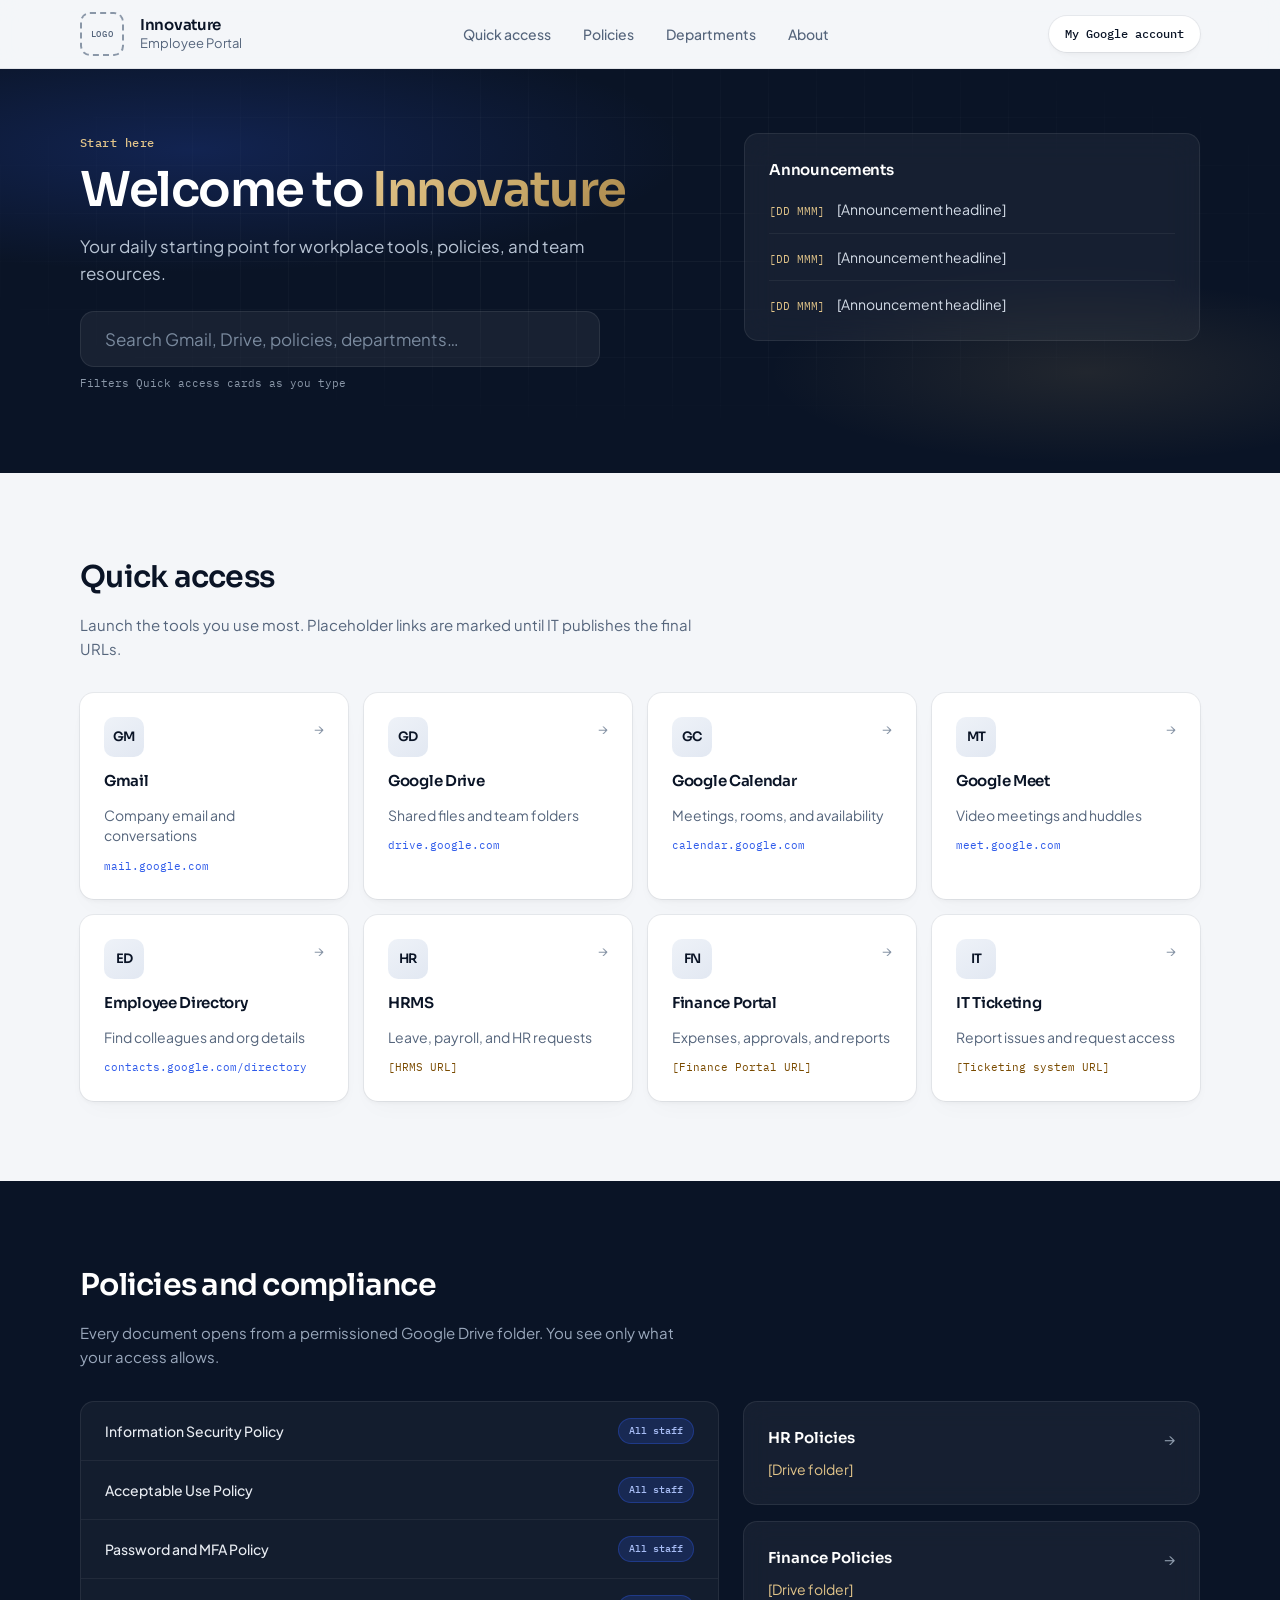
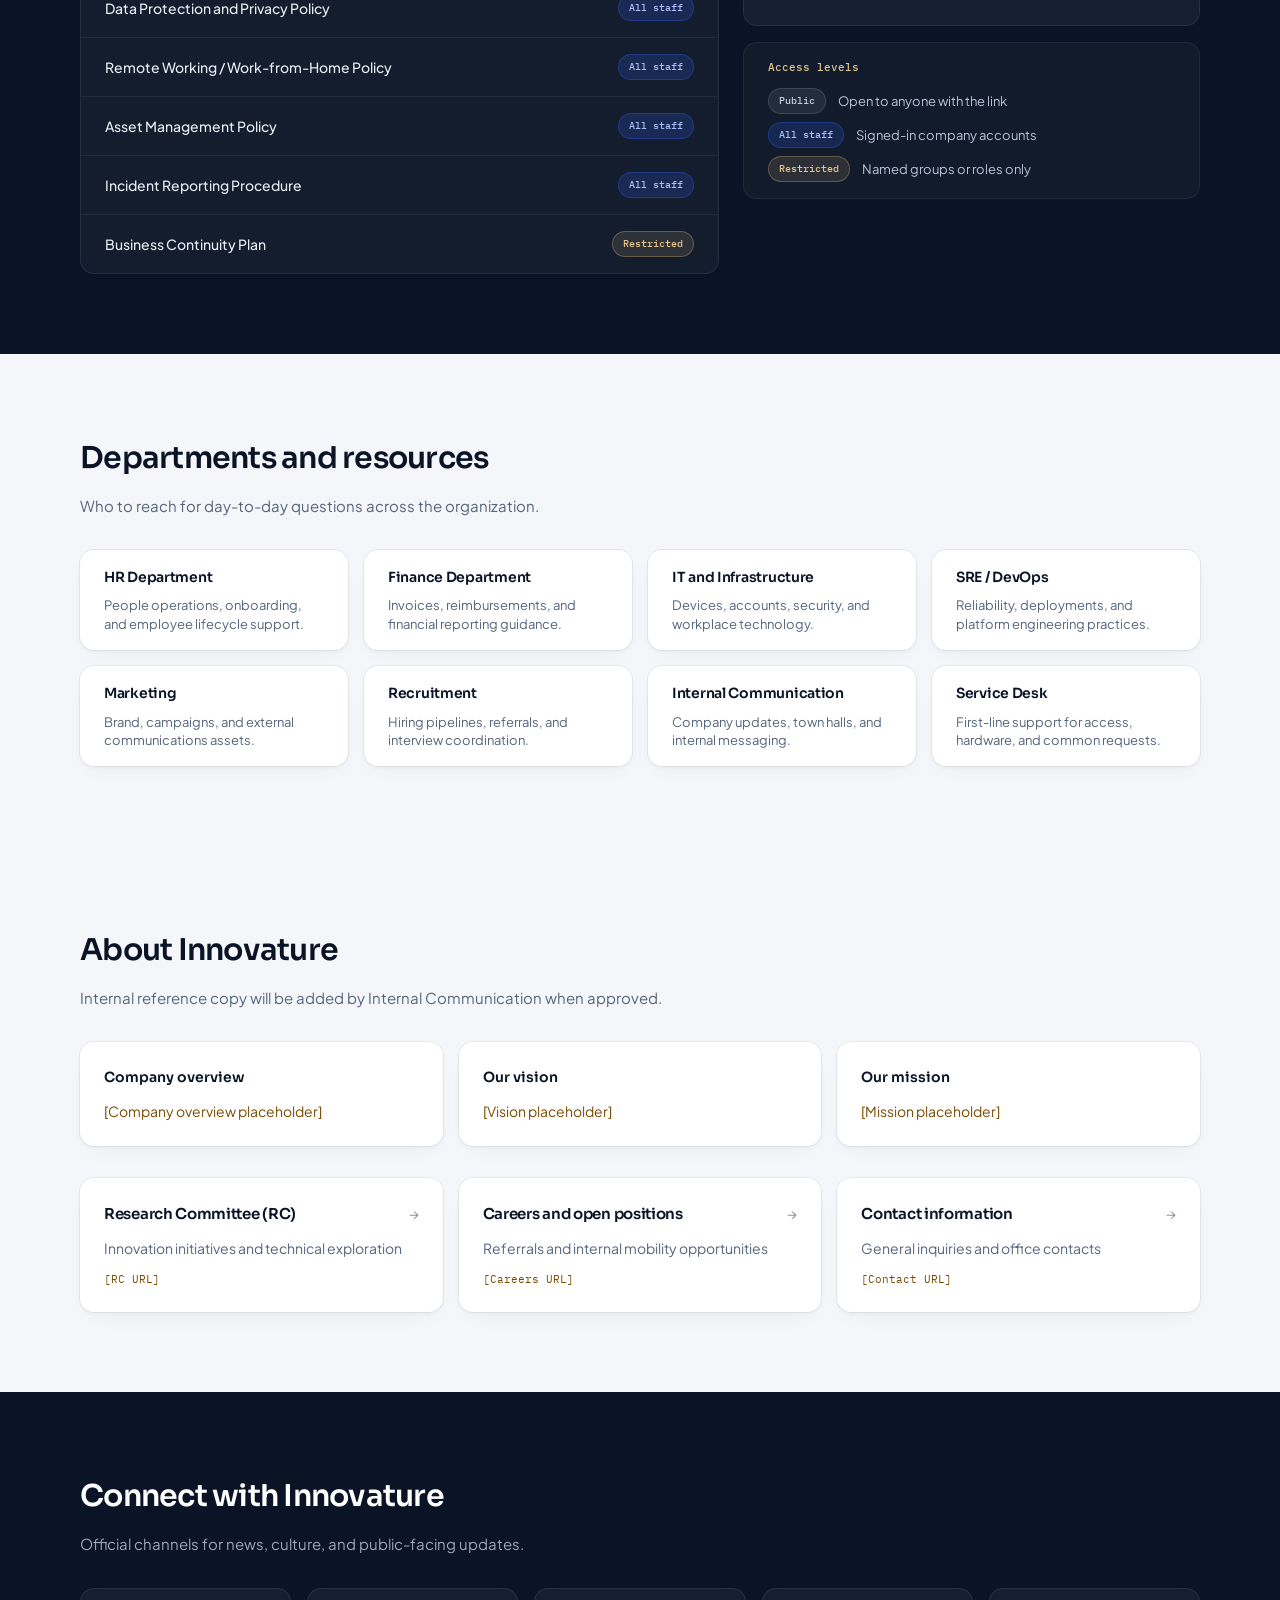
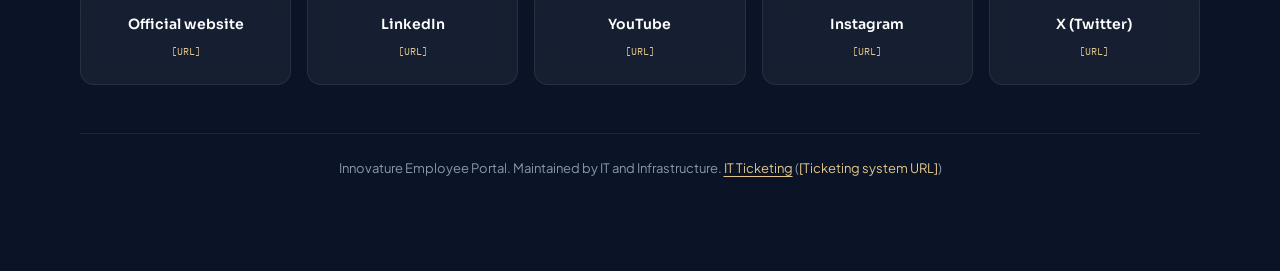
==== index.html @ 4fcdfd7a "first commit" ====
<!DOCTYPE html>
<html lang="en">
<head>
  <meta charset="UTF-8">
  <meta name="viewport" content="width=device-width, initial-scale=1.0">
  <meta name="description" content="Innovature Employee Portal — start here for tools, policies, and department resources.">
  <title>Innovature Employee Portal</title>
  <link rel="preconnect" href="https://fonts.googleapis.com">
  <link rel="preconnect" href="https://fonts.gstatic.com" crossorigin>
  <link href="https://fonts.googleapis.com/css2?family=IBM+Plex+Mono:wght@400;500&family=Plus+Jakarta+Sans:wght@400;500;600&family=Sora:wght@500;600;700&display=swap" rel="stylesheet">
  <style>
    :root {
      --ink: #0A1426;
      --ink-soft: #121f38;
      --accent: #2F5BEA;
      --accent-hover: #2448c4;
      --gold: #C9A96A;
      --gold-soft: #E3C58A;
      --ground: #F4F6F9;
      --white: #ffffff;
      --muted: #55657C;
      --muted-light: #8a97a8;
      --placeholder-light: #7A4B00;
      --placeholder-dark: #E3C58A;
      --border-light: rgba(10, 20, 38, 0.08);
      --border-dark: rgba(255, 255, 255, 0.08);
      --radius: 14px;
      --font-display: "Sora", system-ui, sans-serif;
      --font-body: "Plus Jakarta Sans", system-ui, sans-serif;
      --font-mono: "IBM Plex Mono", ui-monospace, monospace;
      --space-1: 4px;
      --space-2: 8px;
      --space-3: 12px;
      --space-4: 16px;
      --space-5: 24px;
      --space-6: 32px;
      --space-7: 48px;
      --space-8: 64px;
      --space-9: 80px;
      --container: 1120px;
      --shadow-card:
        rgba(10, 20, 38, 0.06) 0 0 0 1px,
        rgba(10, 20, 38, 0.04) 0 2px 4px,
        rgba(10, 20, 38, 0.03) 0 12px 24px -8px;
      --shadow-card-hover:
        rgba(10, 20, 38, 0.08) 0 0 0 1px,
        rgba(10, 20, 38, 0.06) 0 4px 8px,
        rgba(10, 20, 38, 0.05) 0 20px 40px -12px;
      --focus-ring: 0 0 0 2px var(--ground), 0 0 0 4px var(--accent);
    }

    *, *::before, *::after { box-sizing: border-box; }

    html {
      scroll-behavior: smooth;
    }

    @media (prefers-reduced-motion: reduce) {
      html { scroll-behavior: auto; }
      *, *::before, *::after {
        animation-duration: 0.01ms !important;
        animation-iteration-count: 1 !important;
        transition-duration: 0.01ms !important;
      }
    }

    body {
      margin: 0;
      font-family: var(--font-body);
      font-size: 16px;
      line-height: 1.6;
      color: var(--ink);
      background: var(--ground);
      -webkit-font-smoothing: antialiased;
    }

    .skip-link {
      position: absolute;
      left: var(--space-4);
      top: -100px;
      z-index: 1000;
      padding: var(--space-2) var(--space-4);
      background: var(--accent);
      color: var(--white);
      font-weight: 600;
      text-decoration: none;
      border-radius: 8px;
    }
    .skip-link:focus {
      top: var(--space-4);
      outline: none;
      box-shadow: var(--focus-ring);
    }

    .container {
      width: min(100% - var(--space-6), var(--container));
      margin-inline: auto;
    }

    .ph {
      color: var(--placeholder-light);
      font-style: normal;
    }
    .band-dark .ph {
      color: var(--placeholder-dark);
    }

    /* Top bar */
    .topbar {
      position: sticky;
      top: 0;
      z-index: 50;
      background: rgba(244, 246, 249, 0.92);
      backdrop-filter: blur(12px);
      border-bottom: 1px solid var(--border-light);
    }

    .topbar-inner {
      display: flex;
      align-items: center;
      justify-content: space-between;
      gap: var(--space-4);
      padding: var(--space-3) 0;
      flex-wrap: wrap;
    }

    .brand {
      display: flex;
      align-items: center;
      gap: var(--space-4);
      text-decoration: none;
      color: inherit;
    }

    .logo-placeholder {
      width: 44px;
      height: 44px;
      border: 2px dashed var(--muted-light);
      border-radius: 10px;
      display: grid;
      place-items: center;
      font-family: var(--font-mono);
      font-size: 9px;
      font-weight: 500;
      letter-spacing: 0.06em;
      color: var(--muted);
      flex-shrink: 0;
    }

    .brand-lockup {
      display: flex;
      flex-direction: column;
      gap: 2px;
    }

    .brand-name {
      font-family: var(--font-display);
      font-weight: 600;
      font-size: 15px;
      letter-spacing: -0.02em;
      line-height: 1.2;
    }

    .brand-sub {
      font-size: 13px;
      color: var(--muted);
      line-height: 1.2;
    }

    .topnav {
      display: flex;
      align-items: center;
      gap: var(--space-2);
      flex-wrap: wrap;
    }

    .topnav a {
      font-size: 14px;
      font-weight: 500;
      color: var(--muted);
      text-decoration: none;
      padding: var(--space-2) var(--space-3);
      border-radius: 8px;
      transition: color 0.2s ease, background 0.2s ease;
    }

    .topnav a:hover {
      color: var(--ink);
      background: rgba(10, 20, 38, 0.04);
    }

    .topnav a:focus-visible {
      outline: none;
      box-shadow: var(--focus-ring);
    }

    .pill-link {
      display: inline-flex;
      align-items: center;
      font-family: var(--font-mono);
      font-size: 12px;
      font-weight: 500;
      padding: var(--space-2) var(--space-4);
      background: var(--white);
      color: var(--ink);
      text-decoration: none;
      border-radius: 999px;
      box-shadow: var(--shadow-card);
      transition: transform 0.2s ease, box-shadow 0.2s ease;
    }

    .pill-link:hover {
      box-shadow: var(--shadow-card-hover);
    }

    .pill-link:focus-visible {
      outline: none;
      box-shadow: var(--focus-ring);
    }

    /* Hero */
    .hero {
      position: relative;
      background: var(--ink);
      color: #e8ecf2;
      padding: var(--space-8) 0 var(--space-9);
      overflow: hidden;
    }

    .hero::before {
      content: "";
      position: absolute;
      inset: 0;
      background:
        radial-gradient(ellipse 70% 55% at 15% 20%, rgba(47, 91, 234, 0.22), transparent 55%),
        radial-gradient(ellipse 50% 45% at 85% 75%, rgba(201, 169, 106, 0.12), transparent 50%);
      pointer-events: none;
    }

    .hero-grid {
      position: absolute;
      inset: 0;
      background-image:
        linear-gradient(rgba(255, 255, 255, 0.04) 1px, transparent 1px),
        linear-gradient(90deg, rgba(255, 255, 255, 0.04) 1px, transparent 1px);
      background-size: 48px 48px;
      mask-image: radial-gradient(ellipse 80% 70% at 50% 40%, black 20%, transparent 75%);
      pointer-events: none;
    }

    .hero-layout {
      position: relative;
      display: grid;
      grid-template-columns: 1fr;
      gap: var(--space-6);
    }

    @media (min-width: 900px) {
      .hero-layout {
        grid-template-columns: 1.15fr 0.85fr;
        align-items: start;
        gap: var(--space-7);
      }
    }

    .eyebrow {
      font-family: var(--font-mono);
      font-size: 12px;
      font-weight: 500;
      letter-spacing: 0.04em;
      color: var(--gold-soft);
      margin: 0 0 var(--space-3);
    }

    .hero h1 {
      font-family: var(--font-display);
      font-size: clamp(2rem, 5vw, 3rem);
      font-weight: 600;
      letter-spacing: -0.03em;
      line-height: 1.1;
      margin: 0 0 var(--space-4);
      color: var(--white);
    }

    .hero h1 .gold-word {
      background: linear-gradient(135deg, var(--gold-soft) 0%, var(--gold) 55%, #a8864a 100%);
      -webkit-background-clip: text;
      background-clip: text;
      color: transparent;
    }

    .hero-intro {
      margin: 0 0 var(--space-5);
      font-size: 17px;
      color: #b8c4d4;
      max-width: 42ch;
    }

    .search-wrap {
      position: relative;
      max-width: 520px;
    }

    .search-wrap label {
      position: absolute;
      width: 1px;
      height: 1px;
      padding: 0;
      margin: -1px;
      overflow: hidden;
      clip: rect(0, 0, 0, 0);
      border: 0;
    }

    .search-input {
      width: 100%;
      font-family: var(--font-body);
      font-size: 17px;
      padding: var(--space-4) var(--space-5);
      padding-right: 52px;
      border: 1px solid var(--border-dark);
      border-radius: var(--radius);
      background: rgba(255, 255, 255, 0.06);
      color: var(--white);
      transition: border-color 0.2s ease, background 0.2s ease;
    }

    .search-input::placeholder {
      color: #7a8a9e;
    }

    .search-input:focus {
      outline: none;
      border-color: rgba(47, 91, 234, 0.6);
      background: rgba(255, 255, 255, 0.08);
      box-shadow: 0 0 0 3px rgba(47, 91, 234, 0.25);
    }

    .search-hint {
      margin: var(--space-2) 0 0;
      font-family: var(--font-mono);
      font-size: 11px;
      color: #8a97a8;
    }

    .glass-panel {
      background: rgba(255, 255, 255, 0.05);
      border: 1px solid var(--border-dark);
      border-radius: var(--radius);
      backdrop-filter: blur(16px);
      padding: var(--space-5);
    }

    .glass-panel h2 {
      font-family: var(--font-display);
      font-size: 15px;
      font-weight: 600;
      letter-spacing: -0.02em;
      margin: 0 0 var(--space-4);
      color: var(--white);
    }

    .announce-list {
      list-style: none;
      margin: 0;
      padding: 0;
      display: flex;
      flex-direction: column;
      gap: var(--space-3);
    }

    .announce-list li {
      display: grid;
      grid-template-columns: auto 1fr;
      gap: var(--space-3);
      align-items: baseline;
      padding-bottom: var(--space-3);
      border-bottom: 1px solid rgba(255, 255, 255, 0.06);
    }

    .announce-list li:last-child {
      border-bottom: none;
      padding-bottom: 0;
    }

    .announce-date {
      font-family: var(--font-mono);
      font-size: 11px;
      color: var(--gold-soft);
      white-space: nowrap;
    }

    .announce-title {
      font-size: 14px;
      color: #d4dce8;
    }

    /* Sections */
    .section {
      padding: var(--space-9) 0;
    }

    .section-header {
      margin-bottom: var(--space-6);
      max-width: 52ch;
    }

    .section-header h2 {
      font-family: var(--font-display);
      font-size: clamp(1.5rem, 3vw, 1.875rem);
      font-weight: 600;
      letter-spacing: -0.025em;
      margin: 0 0 var(--space-3);
      color: var(--ink);
    }

    .section-header p {
      margin: 0;
      color: var(--muted);
      font-size: 15px;
    }

    .band-dark {
      background: var(--ink);
      color: #d4dce8;
    }

    .band-dark .section-header h2 {
      color: var(--white);
    }

    .band-dark .section-header p {
      color: #9aa8bc;
    }

    /* Cards */
    .card-grid {
      display: grid;
      gap: var(--space-4);
      grid-template-columns: 1fr;
    }

    @media (min-width: 540px) {
      .card-grid.cols-2 { grid-template-columns: repeat(2, 1fr); }
    }

    @media (min-width: 768px) {
      .card-grid.cols-4 { grid-template-columns: repeat(4, 1fr); }
      .card-grid.cols-3 { grid-template-columns: repeat(3, 1fr); }
    }

    @media (min-width: 900px) {
      .card-grid.cols-2-lg { grid-template-columns: repeat(2, 1fr); }
    }

    .link-card {
      display: flex;
      flex-direction: column;
      gap: var(--space-3);
      padding: var(--space-5);
      background: var(--white);
      border-radius: var(--radius);
      box-shadow: var(--shadow-card);
      text-decoration: none;
      color: inherit;
      position: relative;
      transition: transform 0.25s ease, box-shadow 0.25s ease;
    }

    .link-card::after {
      content: "→";
      position: absolute;
      top: var(--space-5);
      right: var(--space-5);
      font-size: 14px;
      color: var(--muted-light);
      transition: transform 0.25s ease, color 0.25s ease;
    }

    .link-card:hover {
      transform: translateY(-3px);
      box-shadow: var(--shadow-card-hover);
    }

    .link-card:hover::after {
      transform: translateX(4px);
      color: var(--accent);
    }

    .link-card:focus-visible {
      outline: none;
      box-shadow: var(--focus-ring), var(--shadow-card-hover);
    }

    .link-card.is-hidden {
      display: none;
    }

    .monogram {
      width: 40px;
      height: 40px;
      border-radius: 10px;
      background: linear-gradient(145deg, #eef2f8 0%, #e2e8f2 100%);
      display: grid;
      place-items: center;
      font-family: var(--font-display);
      font-size: 13px;
      font-weight: 600;
      letter-spacing: -0.04em;
      color: var(--ink);
    }

    .link-card h3 {
      font-family: var(--font-display);
      font-size: 15px;
      font-weight: 600;
      letter-spacing: -0.02em;
      margin: 0;
    }

    .link-card .purpose {
      font-size: 14px;
      color: var(--muted);
      margin: 0;
      line-height: 1.45;
    }

    .link-card .host {
      font-family: var(--font-mono);
      font-size: 11px;
      color: var(--accent);
      margin: 0;
    }

    .link-card .host.ph-host {
      color: var(--placeholder-light);
    }

    /* Policies layout */
    .policies-layout {
      display: grid;
      gap: var(--space-5);
    }

    @media (min-width: 960px) {
      .policies-layout {
        grid-template-columns: 1.4fr 1fr;
        align-items: start;
      }
    }

    .policy-list {
      background: rgba(255, 255, 255, 0.04);
      border: 1px solid var(--border-dark);
      border-radius: var(--radius);
      overflow: hidden;
    }

    .policy-row {
      display: flex;
      align-items: center;
      justify-content: space-between;
      gap: var(--space-4);
      padding: var(--space-4) var(--space-5);
      border-bottom: 1px solid rgba(255, 255, 255, 0.06);
      text-decoration: none;
      color: inherit;
      transition: background 0.2s ease;
    }

    .policy-row:last-child {
      border-bottom: none;
    }

    .policy-row:hover {
      background: rgba(255, 255, 255, 0.04);
    }

    .policy-row:focus-visible {
      outline: none;
      box-shadow: inset 0 0 0 2px var(--accent);
    }

    .policy-name {
      font-size: 14px;
      font-weight: 500;
      color: #e8ecf2;
    }

    .chip {
      font-family: var(--font-mono);
      font-size: 10px;
      font-weight: 500;
      padding: 4px 10px;
      border-radius: 999px;
      white-space: nowrap;
      flex-shrink: 0;
    }

    .chip-all {
      background: rgba(47, 91, 234, 0.2);
      color: #a8bdf5;
      border: 1px solid rgba(47, 91, 234, 0.35);
    }

    .chip-restricted {
      background: rgba(201, 169, 106, 0.15);
      color: var(--gold-soft);
      border: 1px solid rgba(201, 169, 106, 0.35);
    }

    .chip-public {
      background: rgba(255, 255, 255, 0.08);
      color: #c4ceda;
      border: 1px solid rgba(255, 255, 255, 0.12);
    }

    .policies-side {
      display: flex;
      flex-direction: column;
      gap: var(--space-4);
    }

    .glass-card {
      display: block;
      padding: var(--space-5);
      background: rgba(255, 255, 255, 0.05);
      border: 1px solid var(--border-dark);
      border-radius: var(--radius);
      backdrop-filter: blur(12px);
      text-decoration: none;
      color: inherit;
      transition: transform 0.25s ease, background 0.25s ease;
      position: relative;
    }

    .glass-card::after {
      content: "→";
      position: absolute;
      top: var(--space-5);
      right: var(--space-5);
      color: #8a97a8;
      transition: transform 0.25s ease;
    }

    .glass-card:hover {
      background: rgba(255, 255, 255, 0.08);
      transform: translateY(-2px);
    }

    .glass-card:hover::after {
      transform: translateX(4px);
    }

    .glass-card:focus-visible {
      outline: none;
      box-shadow: var(--focus-ring);
    }

    .glass-card h3 {
      font-family: var(--font-display);
      font-size: 15px;
      font-weight: 600;
      margin: 0 0 var(--space-2);
      color: var(--white);
    }

    .glass-card p {
      margin: 0;
      font-size: 14px;
      color: #9aa8bc;
    }

    .legend {
      padding: var(--space-4) var(--space-5);
      background: rgba(255, 255, 255, 0.03);
      border: 1px solid rgba(255, 255, 255, 0.06);
      border-radius: var(--radius);
    }

    .legend-title {
      font-family: var(--font-mono);
      font-size: 11px;
      font-weight: 500;
      color: var(--gold-soft);
      margin: 0 0 var(--space-3);
    }

    .legend-list {
      list-style: none;
      margin: 0;
      padding: 0;
      display: flex;
      flex-direction: column;
      gap: var(--space-2);
    }

    .legend-list li {
      display: flex;
      align-items: center;
      gap: var(--space-3);
      font-size: 13px;
      color: #b8c4d4;
    }

    /* Compact dept cards */
    .dept-card {
      padding: var(--space-4) var(--space-5);
      background: var(--white);
      border-radius: var(--radius);
      box-shadow: var(--shadow-card);
    }

    .dept-card h3 {
      font-family: var(--font-display);
      font-size: 14px;
      font-weight: 600;
      letter-spacing: -0.02em;
      margin: 0 0 var(--space-2);
    }

    .dept-card p {
      margin: 0;
      font-size: 13px;
      color: var(--muted);
      line-height: 1.45;
    }

    /* About */
    .about-panels {
      display: grid;
      gap: var(--space-4);
      margin-bottom: var(--space-6);
    }

    @media (min-width: 768px) {
      .about-panels {
        grid-template-columns: repeat(3, 1fr);
      }
    }

    .text-panel {
      padding: var(--space-5);
      background: var(--white);
      border-radius: var(--radius);
      box-shadow: var(--shadow-card);
    }

    .text-panel h3 {
      font-family: var(--font-display);
      font-size: 14px;
      font-weight: 600;
      margin: 0 0 var(--space-3);
    }

    .text-panel p {
      margin: 0;
      font-size: 14px;
      color: var(--muted);
      line-height: 1.55;
    }

    /* Connect */
    .connect-grid {
      display: grid;
      gap: var(--space-4);
      grid-template-columns: repeat(2, 1fr);
    }

    @media (min-width: 640px) {
      .connect-grid {
        grid-template-columns: repeat(3, 1fr);
      }
    }

    @media (min-width: 900px) {
      .connect-grid {
        grid-template-columns: repeat(5, 1fr);
      }
    }

    .connect-grid .glass-card {
      text-align: center;
      padding: var(--space-5) var(--space-3);
    }

    .connect-grid .glass-card::after {
      display: none;
    }

    .connect-grid .glass-card h3 {
      font-size: 14px;
      margin-bottom: var(--space-2);
    }

    .connect-grid .glass-card .ph {
      font-family: var(--font-mono);
      font-size: 10px;
      display: block;
    }

    .footer-line {
      margin-top: var(--space-7);
      padding-top: var(--space-5);
      border-top: 1px solid var(--border-dark);
      font-size: 13px;
      color: #8a97a8;
      text-align: center;
    }

    .footer-line a {
      color: var(--gold-soft);
      text-decoration: underline;
      text-underline-offset: 3px;
    }

    .footer-line a:focus-visible {
      outline: none;
      box-shadow: var(--focus-ring);
      border-radius: 4px;
    }

    .no-results {
      display: none;
      margin-top: var(--space-4);
      font-size: 14px;
      color: var(--muted);
    }

    .no-results.visible {
      display: block;
    }
  </style>
</head>
<body>
  <a class="skip-link" href="#main">Skip to content</a>

  <header class="topbar">
    <div class="container topbar-inner">
      <a class="brand" href="#">
        <div class="logo-placeholder" aria-hidden="true">LOGO</div>
        <div class="brand-lockup">
          <span class="brand-name">Innovature</span>
          <span class="brand-sub">Employee Portal</span>
        </div>
      </a>
      <nav class="topnav" aria-label="Page sections">
        <a href="#quick-access">Quick access</a>
        <a href="#policies">Policies</a>
        <a href="#departments">Departments</a>
        <a href="#about">About</a>
      </nav>
      <a class="pill-link" href="https://myaccount.google.com/" target="_blank" rel="noopener">My Google account</a>
    </div>
  </header>

  <main id="main">
    <section class="hero" aria-labelledby="hero-heading">
      <div class="hero-grid" aria-hidden="true"></div>
      <div class="container hero-layout">
        <div>
          <p class="eyebrow">Start here</p>
          <h1 id="hero-heading">Welcome to <span class="gold-word">Innovature</span></h1>
          <p class="hero-intro">Your daily starting point for workplace tools, policies, and team resources.</p>
          <div class="search-wrap">
            <label for="portal-search">Search tools and resources</label>
            <input type="search" id="portal-search" class="search-input" placeholder="Search Gmail, Drive, policies, departments…" autocomplete="off">
            <p class="search-hint">Filters Quick access cards as you type</p>
          </div>
        </div>
        <aside class="glass-panel" aria-labelledby="announcements-heading">
          <h2 id="announcements-heading">Announcements</h2>
          <ul class="announce-list">
            <li>
              <span class="announce-date">[DD MMM]</span>
              <span class="announce-title">[Announcement headline]</span>
            </li>
            <li>
              <span class="announce-date">[DD MMM]</span>
              <span class="announce-title">[Announcement headline]</span>
            </li>
            <li>
              <span class="announce-date">[DD MMM]</span>
              <span class="announce-title">[Announcement headline]</span>
            </li>
          </ul>
        </aside>
      </div>
    </section>

    <section id="quick-access" class="section" aria-labelledby="quick-access-heading">
      <div class="container">
        <header class="section-header">
          <h2 id="quick-access-heading">Quick access</h2>
          <p>Launch the tools you use most. Placeholder links are marked until IT publishes the final URLs.</p>
        </header>
        <div class="card-grid cols-4" id="quick-access-grid">
          <a class="link-card" href="https://mail.google.com/" target="_blank" rel="noopener" data-search="gmail mail email google">
            <div class="monogram" aria-hidden="true">GM</div>
            <h3>Gmail</h3>
            <p class="purpose">Company email and conversations</p>
            <p class="host">mail.google.com</p>
          </a>
          <a class="link-card" href="https://drive.google.com/" target="_blank" rel="noopener" data-search="google drive files documents">
            <div class="monogram" aria-hidden="true">GD</div>
            <h3>Google Drive</h3>
            <p class="purpose">Shared files and team folders</p>
            <p class="host">drive.google.com</p>
          </a>
          <a class="link-card" href="https://calendar.google.com/" target="_blank" rel="noopener" data-search="calendar meetings schedule">
            <div class="monogram" aria-hidden="true">GC</div>
            <h3>Google Calendar</h3>
            <p class="purpose">Meetings, rooms, and availability</p>
            <p class="host">calendar.google.com</p>
          </a>
          <a class="link-card" href="https://meet.google.com/" target="_blank" rel="noopener" data-search="meet video calls">
            <div class="monogram" aria-hidden="true">MT</div>
            <h3>Google Meet</h3>
            <p class="purpose">Video meetings and huddles</p>
            <p class="host">meet.google.com</p>
          </a>
          <a class="link-card" href="https://contacts.google.com/directory" target="_blank" rel="noopener" data-search="directory employee contacts people">
            <div class="monogram" aria-hidden="true">ED</div>
            <h3>Employee Directory</h3>
            <p class="purpose">Find colleagues and org details</p>
            <p class="host">contacts.google.com/directory</p>
          </a>
          <a class="link-card" href="#" data-search="hrms hr human resources">
            <div class="monogram" aria-hidden="true">HR</div>
            <h3>HRMS</h3>
            <p class="purpose">Leave, payroll, and HR requests</p>
            <p class="host ph-host"><span class="ph">[HRMS URL]</span></p>
          </a>
          <a class="link-card" href="#" data-search="finance expenses budget">
            <div class="monogram" aria-hidden="true">FN</div>
            <h3>Finance Portal</h3>
            <p class="purpose">Expenses, approvals, and reports</p>
            <p class="host ph-host"><span class="ph">[Finance Portal URL]</span></p>
          </a>
          <a class="link-card" href="#" data-search="it ticketing support helpdesk">
            <div class="monogram" aria-hidden="true">IT</div>
            <h3>IT Ticketing</h3>
            <p class="purpose">Report issues and request access</p>
            <p class="host ph-host"><span class="ph">[Ticketing system URL]</span></p>
          </a>
        </div>
        <p class="no-results" id="search-empty" role="status">No quick access items match your search.</p>
      </div>
    </section>

    <section id="policies" class="section band-dark" aria-labelledby="policies-heading">
      <div class="container">
        <header class="section-header">
          <h2 id="policies-heading">Policies and compliance</h2>
          <p>Every document opens from a permissioned Google Drive folder. You see only what your access allows.</p>
        </header>
        <div class="policies-layout">
          <div class="policy-list" role="list">
            <a class="policy-row" href="#" role="listitem">
              <span class="policy-name">Information Security Policy</span>
              <span class="chip chip-all">All staff</span>
            </a>
            <a class="policy-row" href="#" role="listitem">
              <span class="policy-name">Acceptable Use Policy</span>
              <span class="chip chip-all">All staff</span>
            </a>
            <a class="policy-row" href="#" role="listitem">
              <span class="policy-name">Password and MFA Policy</span>
              <span class="chip chip-all">All staff</span>
            </a>
            <a class="policy-row" href="#" role="listitem">
              <span class="policy-name">Data Protection and Privacy Policy</span>
              <span class="chip chip-all">All staff</span>
            </a>
            <a class="policy-row" href="#" role="listitem">
              <span class="policy-name">Remote Working / Work-from-Home Policy</span>
              <span class="chip chip-all">All staff</span>
            </a>
            <a class="policy-row" href="#" role="listitem">
              <span class="policy-name">Asset Management Policy</span>
              <span class="chip chip-all">All staff</span>
            </a>
            <a class="policy-row" href="#" role="listitem">
              <span class="policy-name">Incident Reporting Procedure</span>
              <span class="chip chip-all">All staff</span>
            </a>
            <a class="policy-row" href="#" role="listitem">
              <span class="policy-name">Business Continuity Plan</span>
              <span class="chip chip-restricted">Restricted</span>
            </a>
          </div>
          <div class="policies-side">
            <a class="glass-card" href="#">
              <h3>HR Policies</h3>
              <p><span class="ph">[Drive folder]</span></p>
            </a>
            <a class="glass-card" href="#">
              <h3>Finance Policies</h3>
              <p><span class="ph">[Drive folder]</span></p>
            </a>
            <div class="legend" aria-labelledby="access-legend">
              <p class="legend-title" id="access-legend">Access levels</p>
              <ul class="legend-list">
                <li><span class="chip chip-public">Public</span> Open to anyone with the link</li>
                <li><span class="chip chip-all">All staff</span> Signed-in company accounts</li>
                <li><span class="chip chip-restricted">Restricted</span> Named groups or roles only</li>
              </ul>
            </div>
          </div>
        </div>
      </div>
    </section>

    <section id="departments" class="section" aria-labelledby="departments-heading">
      <div class="container">
        <header class="section-header">
          <h2 id="departments-heading">Departments and resources</h2>
          <p>Who to reach for day-to-day questions across the organization.</p>
        </header>
        <div class="card-grid cols-4">
          <article class="dept-card">
            <h3>HR Department</h3>
            <p>People operations, onboarding, and employee lifecycle support.</p>
          </article>
          <article class="dept-card">
            <h3>Finance Department</h3>
            <p>Invoices, reimbursements, and financial reporting guidance.</p>
          </article>
          <article class="dept-card">
            <h3>IT and Infrastructure</h3>
            <p>Devices, accounts, security, and workplace technology.</p>
          </article>
          <article class="dept-card">
            <h3>SRE / DevOps</h3>
            <p>Reliability, deployments, and platform engineering practices.</p>
          </article>
          <article class="dept-card">
            <h3>Marketing</h3>
            <p>Brand, campaigns, and external communications assets.</p>
          </article>
          <article class="dept-card">
            <h3>Recruitment</h3>
            <p>Hiring pipelines, referrals, and interview coordination.</p>
          </article>
          <article class="dept-card">
            <h3>Internal Communication</h3>
            <p>Company updates, town halls, and internal messaging.</p>
          </article>
          <article class="dept-card">
            <h3>Service Desk</h3>
            <p>First-line support for access, hardware, and common requests.</p>
          </article>
        </div>
      </div>
    </section>

    <section id="about" class="section" aria-labelledby="about-heading">
      <div class="container">
        <header class="section-header">
          <h2 id="about-heading">About Innovature</h2>
          <p>Internal reference copy will be added by Internal Communication when approved.</p>
        </header>
        <div class="about-panels">
          <article class="text-panel">
            <h3>Company overview</h3>
            <p><span class="ph">[Company overview placeholder]</span></p>
          </article>
          <article class="text-panel">
            <h3>Our vision</h3>
            <p><span class="ph">[Vision placeholder]</span></p>
          </article>
          <article class="text-panel">
            <h3>Our mission</h3>
            <p><span class="ph">[Mission placeholder]</span></p>
          </article>
        </div>
        <div class="card-grid cols-3">
          <a class="link-card" href="#">
            <h3>Research Committee (RC)</h3>
            <p class="purpose">Innovation initiatives and technical exploration</p>
            <p class="host ph-host"><span class="ph">[RC URL]</span></p>
          </a>
          <a class="link-card" href="#">
            <h3>Careers and open positions</h3>
            <p class="purpose">Referrals and internal mobility opportunities</p>
            <p class="host ph-host"><span class="ph">[Careers URL]</span></p>
          </a>
          <a class="link-card" href="#">
            <h3>Contact information</h3>
            <p class="purpose">General inquiries and office contacts</p>
            <p class="host ph-host"><span class="ph">[Contact URL]</span></p>
          </a>
        </div>
      </div>
    </section>

    <section id="connect" class="section band-dark" aria-labelledby="connect-heading">
      <div class="container">
        <header class="section-header">
          <h2 id="connect-heading">Connect with Innovature</h2>
          <p>Official channels for news, culture, and public-facing updates.</p>
        </header>
        <div class="connect-grid">
          <a class="glass-card" href="#" target="_blank" rel="noopener">
            <h3>Official website</h3>
            <span class="ph">[URL]</span>
          </a>
          <a class="glass-card" href="#" target="_blank" rel="noopener">
            <h3>LinkedIn</h3>
            <span class="ph">[URL]</span>
          </a>
          <a class="glass-card" href="#" target="_blank" rel="noopener">
            <h3>YouTube</h3>
            <span class="ph">[URL]</span>
          </a>
          <a class="glass-card" href="#" target="_blank" rel="noopener">
            <h3>Instagram</h3>
            <span class="ph">[URL]</span>
          </a>
          <a class="glass-card" href="#" target="_blank" rel="noopener">
            <h3>X (Twitter)</h3>
            <span class="ph">[URL]</span>
          </a>
        </div>
        <p class="footer-line">
          Innovature Employee Portal. Maintained by IT and Infrastructure.
          <a href="#">IT Ticketing</a> (<span class="ph">[Ticketing system URL]</span>)
        </p>
      </div>
    </section>
  </main>

  <script>
    (function () {
      var search = document.getElementById('portal-search');
      var cards = document.querySelectorAll('#quick-access-grid .link-card');
      var empty = document.getElementById('search-empty');

      if (!search) return;

      function filterCards() {
        var q = search.value.trim().toLowerCase();
        var visible = 0;

        cards.forEach(function (card) {
          var text = (card.textContent + ' ' + (card.getAttribute('data-search') || '')).toLowerCase();
          var show = !q || text.indexOf(q) !== -1;
          card.classList.toggle('is-hidden', !show);
          if (show) visible++;
        });

        empty.classList.toggle('visible', q.length > 0 && visible === 0);
      }

      search.addEventListener('input', filterCards);

      document.querySelectorAll('a[href="#"]').forEach(function (link) {
        link.addEventListener('click', function (e) {
          e.preventDefault();
        });
      });
    })();
  </script>
</body>
</html>
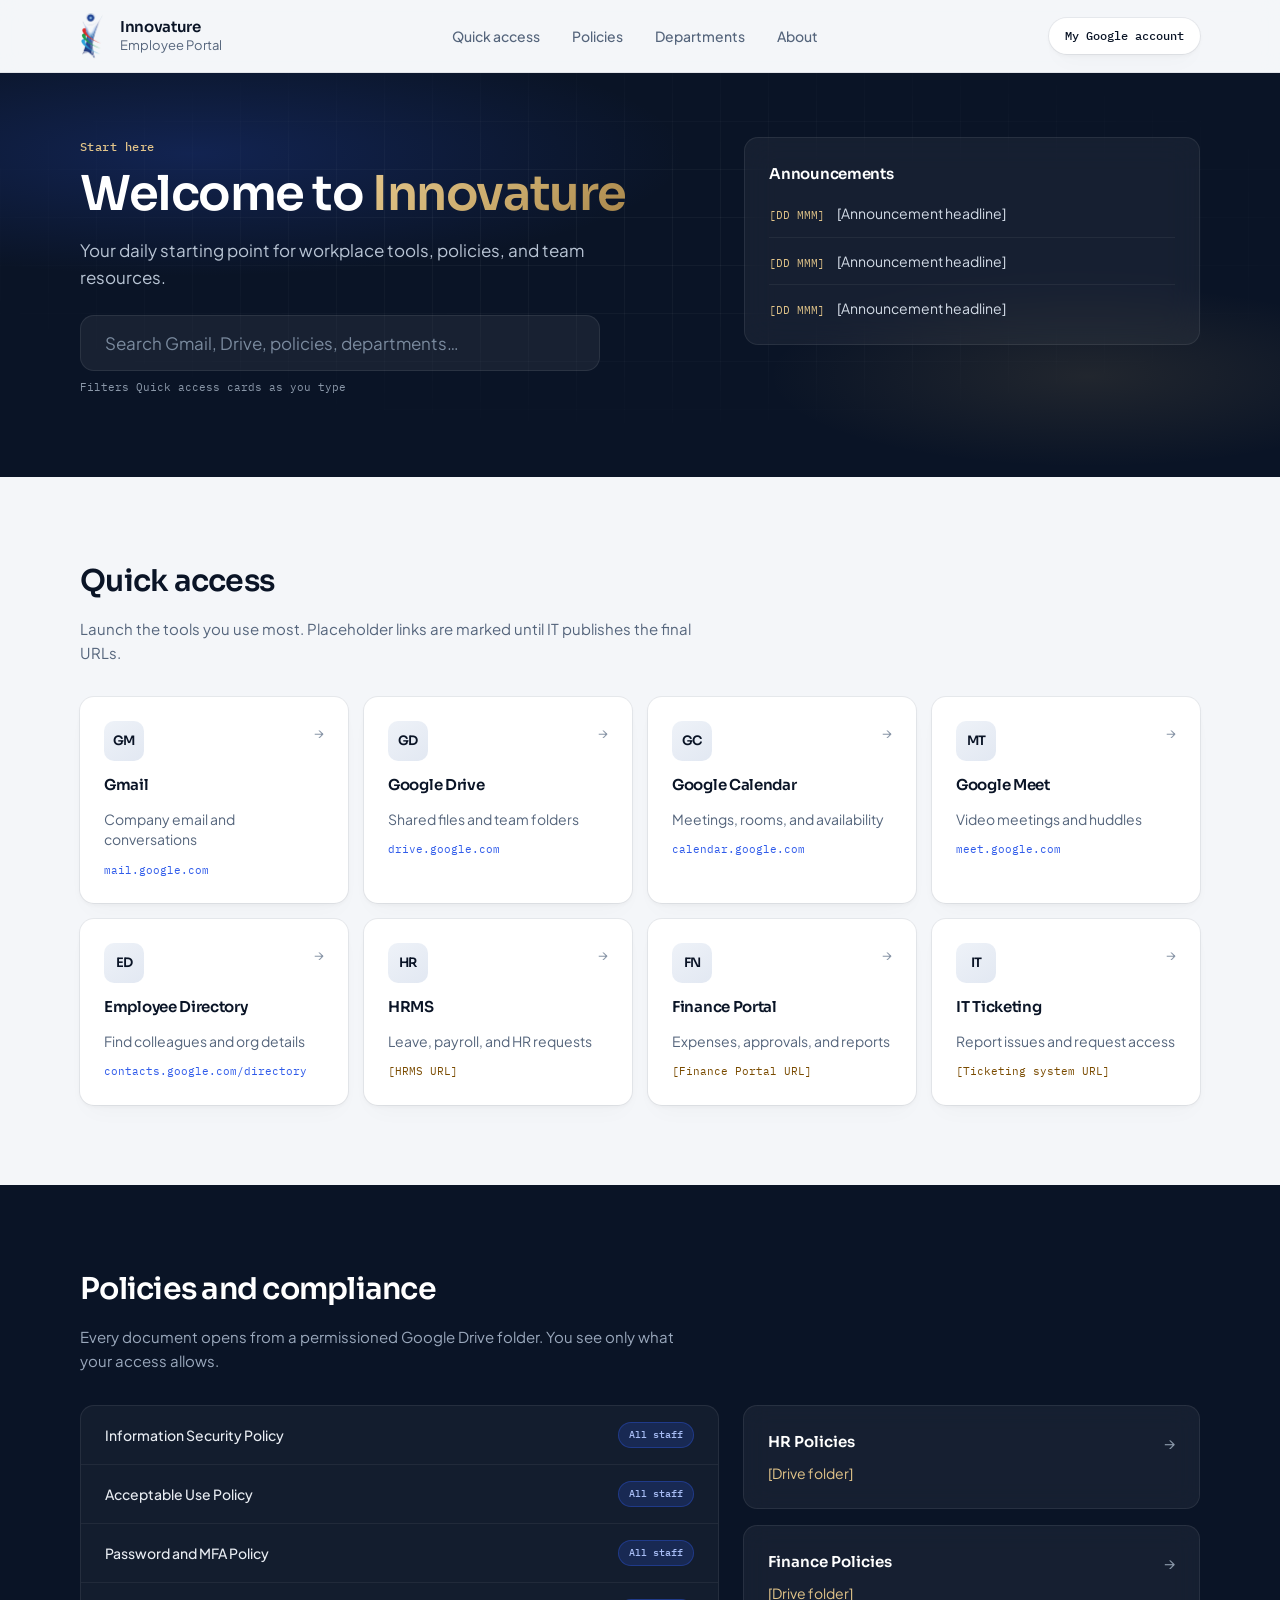
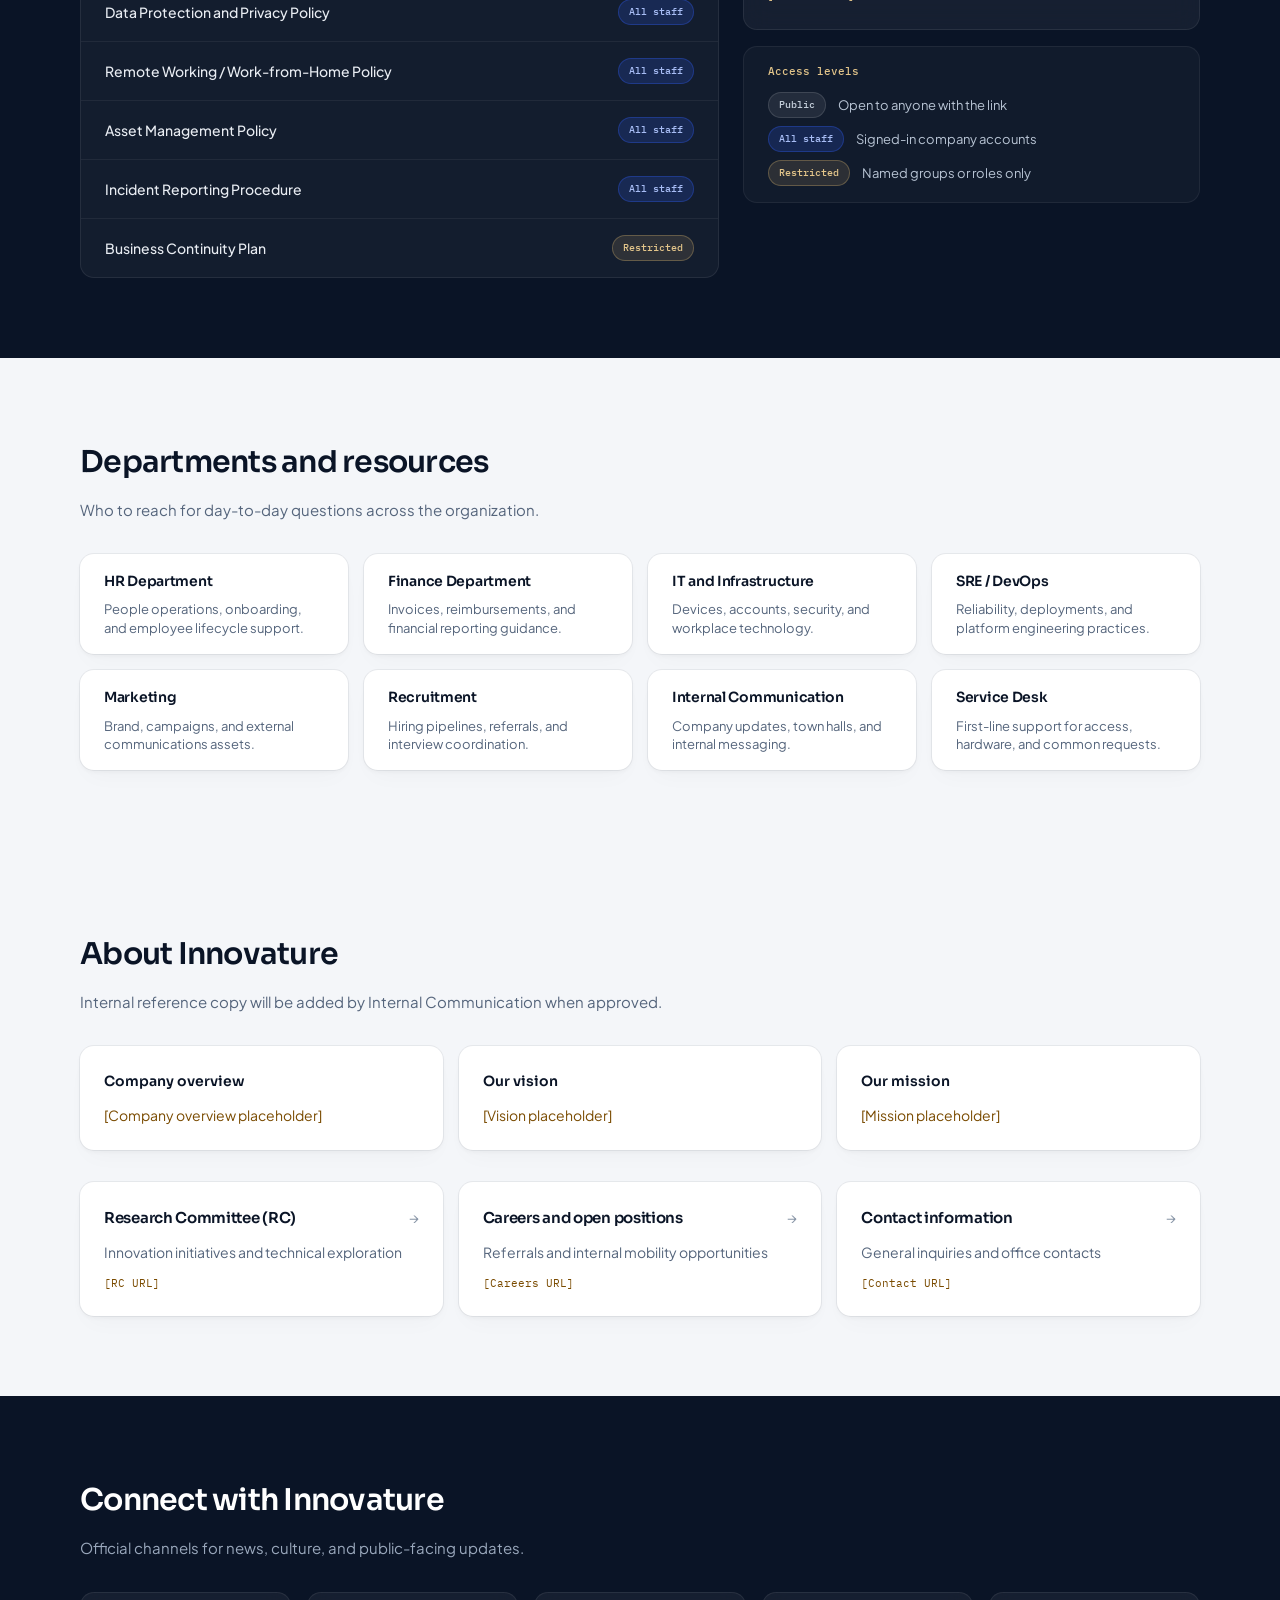
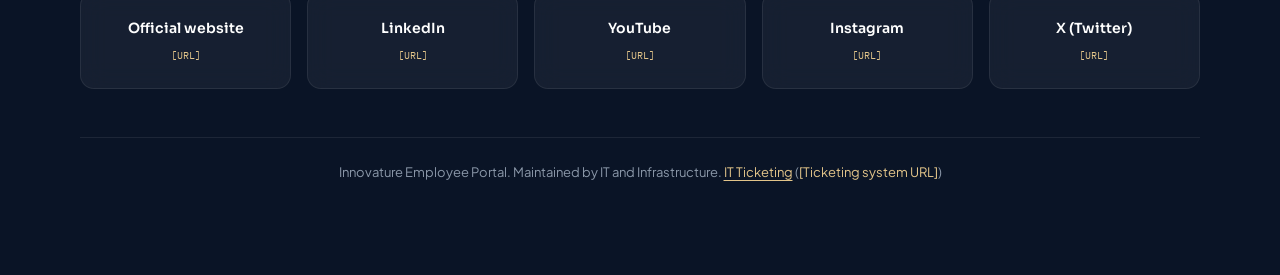
==== commit 3db6ecd6: "version2" ====
--- a/index.html
+++ b/index.html
@@ -8,837 +8,15 @@
   <link rel="preconnect" href="https://fonts.googleapis.com">
   <link rel="preconnect" href="https://fonts.gstatic.com" crossorigin>
   <link href="https://fonts.googleapis.com/css2?family=IBM+Plex+Mono:wght@400;500&family=Plus+Jakarta+Sans:wght@400;500;600&family=Sora:wght@500;600;700&display=swap" rel="stylesheet">
-  <style>
-    :root {
-      --ink: #0A1426;
-      --ink-soft: #121f38;
-      --accent: #2F5BEA;
-      --accent-hover: #2448c4;
-      --gold: #C9A96A;
-      --gold-soft: #E3C58A;
-      --ground: #F4F6F9;
-      --white: #ffffff;
-      --muted: #55657C;
-      --muted-light: #8a97a8;
-      --placeholder-light: #7A4B00;
-      --placeholder-dark: #E3C58A;
-      --border-light: rgba(10, 20, 38, 0.08);
-      --border-dark: rgba(255, 255, 255, 0.08);
-      --radius: 14px;
-      --font-display: "Sora", system-ui, sans-serif;
-      --font-body: "Plus Jakarta Sans", system-ui, sans-serif;
-      --font-mono: "IBM Plex Mono", ui-monospace, monospace;
-      --space-1: 4px;
-      --space-2: 8px;
-      --space-3: 12px;
-      --space-4: 16px;
-      --space-5: 24px;
-      --space-6: 32px;
-      --space-7: 48px;
-      --space-8: 64px;
-      --space-9: 80px;
-      --container: 1120px;
-      --shadow-card:
-        rgba(10, 20, 38, 0.06) 0 0 0 1px,
-        rgba(10, 20, 38, 0.04) 0 2px 4px,
-        rgba(10, 20, 38, 0.03) 0 12px 24px -8px;
-      --shadow-card-hover:
-        rgba(10, 20, 38, 0.08) 0 0 0 1px,
-        rgba(10, 20, 38, 0.06) 0 4px 8px,
-        rgba(10, 20, 38, 0.05) 0 20px 40px -12px;
-      --focus-ring: 0 0 0 2px var(--ground), 0 0 0 4px var(--accent);
-    }
-
-    *, *::before, *::after { box-sizing: border-box; }
-
-    html {
-      scroll-behavior: smooth;
-    }
-
-    @media (prefers-reduced-motion: reduce) {
-      html { scroll-behavior: auto; }
-      *, *::before, *::after {
-        animation-duration: 0.01ms !important;
-        animation-iteration-count: 1 !important;
-        transition-duration: 0.01ms !important;
-      }
-    }
-
-    body {
-      margin: 0;
-      font-family: var(--font-body);
-      font-size: 16px;
-      line-height: 1.6;
-      color: var(--ink);
-      background: var(--ground);
-      -webkit-font-smoothing: antialiased;
-    }
-
-    .skip-link {
-      position: absolute;
-      left: var(--space-4);
-      top: -100px;
-      z-index: 1000;
-      padding: var(--space-2) var(--space-4);
-      background: var(--accent);
-      color: var(--white);
-      font-weight: 600;
-      text-decoration: none;
-      border-radius: 8px;
-    }
-    .skip-link:focus {
-      top: var(--space-4);
-      outline: none;
-      box-shadow: var(--focus-ring);
-    }
-
-    .container {
-      width: min(100% - var(--space-6), var(--container));
-      margin-inline: auto;
-    }
-
-    .ph {
-      color: var(--placeholder-light);
-      font-style: normal;
-    }
-    .band-dark .ph {
-      color: var(--placeholder-dark);
-    }
-
-    /* Top bar */
-    .topbar {
-      position: sticky;
-      top: 0;
-      z-index: 50;
-      background: rgba(244, 246, 249, 0.92);
-      backdrop-filter: blur(12px);
-      border-bottom: 1px solid var(--border-light);
-    }
-
-    .topbar-inner {
-      display: flex;
-      align-items: center;
-      justify-content: space-between;
-      gap: var(--space-4);
-      padding: var(--space-3) 0;
-      flex-wrap: wrap;
-    }
-
-    .brand {
-      display: flex;
-      align-items: center;
-      gap: var(--space-4);
-      text-decoration: none;
-      color: inherit;
-    }
-
-    .logo-placeholder {
-      width: 44px;
-      height: 44px;
-      border: 2px dashed var(--muted-light);
-      border-radius: 10px;
-      display: grid;
-      place-items: center;
-      font-family: var(--font-mono);
-      font-size: 9px;
-      font-weight: 500;
-      letter-spacing: 0.06em;
-      color: var(--muted);
-      flex-shrink: 0;
-    }
-
-    .brand-lockup {
-      display: flex;
-      flex-direction: column;
-      gap: 2px;
-    }
-
-    .brand-name {
-      font-family: var(--font-display);
-      font-weight: 600;
-      font-size: 15px;
-      letter-spacing: -0.02em;
-      line-height: 1.2;
-    }
-
-    .brand-sub {
-      font-size: 13px;
-      color: var(--muted);
-      line-height: 1.2;
-    }
-
-    .topnav {
-      display: flex;
-      align-items: center;
-      gap: var(--space-2);
-      flex-wrap: wrap;
-    }
-
-    .topnav a {
-      font-size: 14px;
-      font-weight: 500;
-      color: var(--muted);
-      text-decoration: none;
-      padding: var(--space-2) var(--space-3);
-      border-radius: 8px;
-      transition: color 0.2s ease, background 0.2s ease;
-    }
-
-    .topnav a:hover {
-      color: var(--ink);
-      background: rgba(10, 20, 38, 0.04);
-    }
-
-    .topnav a:focus-visible {
-      outline: none;
-      box-shadow: var(--focus-ring);
-    }
-
-    .pill-link {
-      display: inline-flex;
-      align-items: center;
-      font-family: var(--font-mono);
-      font-size: 12px;
-      font-weight: 500;
-      padding: var(--space-2) var(--space-4);
-      background: var(--white);
-      color: var(--ink);
-      text-decoration: none;
-      border-radius: 999px;
-      box-shadow: var(--shadow-card);
-      transition: transform 0.2s ease, box-shadow 0.2s ease;
-    }
-
-    .pill-link:hover {
-      box-shadow: var(--shadow-card-hover);
-    }
-
-    .pill-link:focus-visible {
-      outline: none;
-      box-shadow: var(--focus-ring);
-    }
-
-    /* Hero */
-    .hero {
-      position: relative;
-      background: var(--ink);
-      color: #e8ecf2;
-      padding: var(--space-8) 0 var(--space-9);
-      overflow: hidden;
-    }
-
-    .hero::before {
-      content: "";
-      position: absolute;
-      inset: 0;
-      background:
-        radial-gradient(ellipse 70% 55% at 15% 20%, rgba(47, 91, 234, 0.22), transparent 55%),
-        radial-gradient(ellipse 50% 45% at 85% 75%, rgba(201, 169, 106, 0.12), transparent 50%);
-      pointer-events: none;
-    }
-
-    .hero-grid {
-      position: absolute;
-      inset: 0;
-      background-image:
-        linear-gradient(rgba(255, 255, 255, 0.04) 1px, transparent 1px),
-        linear-gradient(90deg, rgba(255, 255, 255, 0.04) 1px, transparent 1px);
-      background-size: 48px 48px;
-      mask-image: radial-gradient(ellipse 80% 70% at 50% 40%, black 20%, transparent 75%);
-      pointer-events: none;
-    }
-
-    .hero-layout {
-      position: relative;
-      display: grid;
-      grid-template-columns: 1fr;
-      gap: var(--space-6);
-    }
-
-    @media (min-width: 900px) {
-      .hero-layout {
-        grid-template-columns: 1.15fr 0.85fr;
-        align-items: start;
-        gap: var(--space-7);
-      }
-    }
-
-    .eyebrow {
-      font-family: var(--font-mono);
-      font-size: 12px;
-      font-weight: 500;
-      letter-spacing: 0.04em;
-      color: var(--gold-soft);
-      margin: 0 0 var(--space-3);
-    }
-
-    .hero h1 {
-      font-family: var(--font-display);
-      font-size: clamp(2rem, 5vw, 3rem);
-      font-weight: 600;
-      letter-spacing: -0.03em;
-      line-height: 1.1;
-      margin: 0 0 var(--space-4);
-      color: var(--white);
-    }
-
-    .hero h1 .gold-word {
-      background: linear-gradient(135deg, var(--gold-soft) 0%, var(--gold) 55%, #a8864a 100%);
-      -webkit-background-clip: text;
-      background-clip: text;
-      color: transparent;
-    }
-
-    .hero-intro {
-      margin: 0 0 var(--space-5);
-      font-size: 17px;
-      color: #b8c4d4;
-      max-width: 42ch;
-    }
-
-    .search-wrap {
-      position: relative;
-      max-width: 520px;
-    }
-
-    .search-wrap label {
-      position: absolute;
-      width: 1px;
-      height: 1px;
-      padding: 0;
-      margin: -1px;
-      overflow: hidden;
-      clip: rect(0, 0, 0, 0);
-      border: 0;
-    }
-
-    .search-input {
-      width: 100%;
-      font-family: var(--font-body);
-      font-size: 17px;
-      padding: var(--space-4) var(--space-5);
-      padding-right: 52px;
-      border: 1px solid var(--border-dark);
-      border-radius: var(--radius);
-      background: rgba(255, 255, 255, 0.06);
-      color: var(--white);
-      transition: border-color 0.2s ease, background 0.2s ease;
-    }
-
-    .search-input::placeholder {
-      color: #7a8a9e;
-    }
-
-    .search-input:focus {
-      outline: none;
-      border-color: rgba(47, 91, 234, 0.6);
-      background: rgba(255, 255, 255, 0.08);
-      box-shadow: 0 0 0 3px rgba(47, 91, 234, 0.25);
-    }
-
-    .search-hint {
-      margin: var(--space-2) 0 0;
-      font-family: var(--font-mono);
-      font-size: 11px;
-      color: #8a97a8;
-    }
-
-    .glass-panel {
-      background: rgba(255, 255, 255, 0.05);
-      border: 1px solid var(--border-dark);
-      border-radius: var(--radius);
-      backdrop-filter: blur(16px);
-      padding: var(--space-5);
-    }
-
-    .glass-panel h2 {
-      font-family: var(--font-display);
-      font-size: 15px;
-      font-weight: 600;
-      letter-spacing: -0.02em;
-      margin: 0 0 var(--space-4);
-      color: var(--white);
-    }
-
-    .announce-list {
-      list-style: none;
-      margin: 0;
-      padding: 0;
-      display: flex;
-      flex-direction: column;
-      gap: var(--space-3);
-    }
-
-    .announce-list li {
-      display: grid;
-      grid-template-columns: auto 1fr;
-      gap: var(--space-3);
-      align-items: baseline;
-      padding-bottom: var(--space-3);
-      border-bottom: 1px solid rgba(255, 255, 255, 0.06);
-    }
-
-    .announce-list li:last-child {
-      border-bottom: none;
-      padding-bottom: 0;
-    }
-
-    .announce-date {
-      font-family: var(--font-mono);
-      font-size: 11px;
-      color: var(--gold-soft);
-      white-space: nowrap;
-    }
-
-    .announce-title {
-      font-size: 14px;
-      color: #d4dce8;
-    }
-
-    /* Sections */
-    .section {
-      padding: var(--space-9) 0;
-    }
-
-    .section-header {
-      margin-bottom: var(--space-6);
-      max-width: 52ch;
-    }
-
-    .section-header h2 {
-      font-family: var(--font-display);
-      font-size: clamp(1.5rem, 3vw, 1.875rem);
-      font-weight: 600;
-      letter-spacing: -0.025em;
-      margin: 0 0 var(--space-3);
-      color: var(--ink);
-    }
-
-    .section-header p {
-      margin: 0;
-      color: var(--muted);
-      font-size: 15px;
-    }
-
-    .band-dark {
-      background: var(--ink);
-      color: #d4dce8;
-    }
-
-    .band-dark .section-header h2 {
-      color: var(--white);
-    }
-
-    .band-dark .section-header p {
-      color: #9aa8bc;
-    }
-
-    /* Cards */
-    .card-grid {
-      display: grid;
-      gap: var(--space-4);
-      grid-template-columns: 1fr;
-    }
-
-    @media (min-width: 540px) {
-      .card-grid.cols-2 { grid-template-columns: repeat(2, 1fr); }
-    }
-
-    @media (min-width: 768px) {
-      .card-grid.cols-4 { grid-template-columns: repeat(4, 1fr); }
-      .card-grid.cols-3 { grid-template-columns: repeat(3, 1fr); }
-    }
-
-    @media (min-width: 900px) {
-      .card-grid.cols-2-lg { grid-template-columns: repeat(2, 1fr); }
-    }
-
-    .link-card {
-      display: flex;
-      flex-direction: column;
-      gap: var(--space-3);
-      padding: var(--space-5);
-      background: var(--white);
-      border-radius: var(--radius);
-      box-shadow: var(--shadow-card);
-      text-decoration: none;
-      color: inherit;
-      position: relative;
-      transition: transform 0.25s ease, box-shadow 0.25s ease;
-    }
-
-    .link-card::after {
-      content: "→";
-      position: absolute;
-      top: var(--space-5);
-      right: var(--space-5);
-      font-size: 14px;
-      color: var(--muted-light);
-      transition: transform 0.25s ease, color 0.25s ease;
-    }
-
-    .link-card:hover {
-      transform: translateY(-3px);
-      box-shadow: var(--shadow-card-hover);
-    }
-
-    .link-card:hover::after {
-      transform: translateX(4px);
-      color: var(--accent);
-    }
-
-    .link-card:focus-visible {
-      outline: none;
-      box-shadow: var(--focus-ring), var(--shadow-card-hover);
-    }
-
-    .link-card.is-hidden {
-      display: none;
-    }
-
-    .monogram {
-      width: 40px;
-      height: 40px;
-      border-radius: 10px;
-      background: linear-gradient(145deg, #eef2f8 0%, #e2e8f2 100%);
-      display: grid;
-      place-items: center;
-      font-family: var(--font-display);
-      font-size: 13px;
-      font-weight: 600;
-      letter-spacing: -0.04em;
-      color: var(--ink);
-    }
-
-    .link-card h3 {
-      font-family: var(--font-display);
-      font-size: 15px;
-      font-weight: 600;
-      letter-spacing: -0.02em;
-      margin: 0;
-    }
-
-    .link-card .purpose {
-      font-size: 14px;
-      color: var(--muted);
-      margin: 0;
-      line-height: 1.45;
-    }
-
-    .link-card .host {
-      font-family: var(--font-mono);
-      font-size: 11px;
-      color: var(--accent);
-      margin: 0;
-    }
-
-    .link-card .host.ph-host {
-      color: var(--placeholder-light);
-    }
-
-    /* Policies layout */
-    .policies-layout {
-      display: grid;
-      gap: var(--space-5);
-    }
-
-    @media (min-width: 960px) {
-      .policies-layout {
-        grid-template-columns: 1.4fr 1fr;
-        align-items: start;
-      }
-    }
-
-    .policy-list {
-      background: rgba(255, 255, 255, 0.04);
-      border: 1px solid var(--border-dark);
-      border-radius: var(--radius);
-      overflow: hidden;
-    }
-
-    .policy-row {
-      display: flex;
-      align-items: center;
-      justify-content: space-between;
-      gap: var(--space-4);
-      padding: var(--space-4) var(--space-5);
-      border-bottom: 1px solid rgba(255, 255, 255, 0.06);
-      text-decoration: none;
-      color: inherit;
-      transition: background 0.2s ease;
-    }
-
-    .policy-row:last-child {
-      border-bottom: none;
-    }
-
-    .policy-row:hover {
-      background: rgba(255, 255, 255, 0.04);
-    }
-
-    .policy-row:focus-visible {
-      outline: none;
-      box-shadow: inset 0 0 0 2px var(--accent);
-    }
-
-    .policy-name {
-      font-size: 14px;
-      font-weight: 500;
-      color: #e8ecf2;
-    }
-
-    .chip {
-      font-family: var(--font-mono);
-      font-size: 10px;
-      font-weight: 500;
-      padding: 4px 10px;
-      border-radius: 999px;
-      white-space: nowrap;
-      flex-shrink: 0;
-    }
-
-    .chip-all {
-      background: rgba(47, 91, 234, 0.2);
-      color: #a8bdf5;
-      border: 1px solid rgba(47, 91, 234, 0.35);
-    }
-
-    .chip-restricted {
-      background: rgba(201, 169, 106, 0.15);
-      color: var(--gold-soft);
-      border: 1px solid rgba(201, 169, 106, 0.35);
-    }
-
-    .chip-public {
-      background: rgba(255, 255, 255, 0.08);
-      color: #c4ceda;
-      border: 1px solid rgba(255, 255, 255, 0.12);
-    }
-
-    .policies-side {
-      display: flex;
-      flex-direction: column;
-      gap: var(--space-4);
-    }
-
-    .glass-card {
-      display: block;
-      padding: var(--space-5);
-      background: rgba(255, 255, 255, 0.05);
-      border: 1px solid var(--border-dark);
-      border-radius: var(--radius);
-      backdrop-filter: blur(12px);
-      text-decoration: none;
-      color: inherit;
-      transition: transform 0.25s ease, background 0.25s ease;
-      position: relative;
-    }
-
-    .glass-card::after {
-      content: "→";
-      position: absolute;
-      top: var(--space-5);
-      right: var(--space-5);
-      color: #8a97a8;
-      transition: transform 0.25s ease;
-    }
-
-    .glass-card:hover {
-      background: rgba(255, 255, 255, 0.08);
-      transform: translateY(-2px);
-    }
-
-    .glass-card:hover::after {
-      transform: translateX(4px);
-    }
-
-    .glass-card:focus-visible {
-      outline: none;
-      box-shadow: var(--focus-ring);
-    }
-
-    .glass-card h3 {
-      font-family: var(--font-display);
-      font-size: 15px;
-      font-weight: 600;
-      margin: 0 0 var(--space-2);
-      color: var(--white);
-    }
-
-    .glass-card p {
-      margin: 0;
-      font-size: 14px;
-      color: #9aa8bc;
-    }
-
-    .legend {
-      padding: var(--space-4) var(--space-5);
-      background: rgba(255, 255, 255, 0.03);
-      border: 1px solid rgba(255, 255, 255, 0.06);
-      border-radius: var(--radius);
-    }
-
-    .legend-title {
-      font-family: var(--font-mono);
-      font-size: 11px;
-      font-weight: 500;
-      color: var(--gold-soft);
-      margin: 0 0 var(--space-3);
-    }
-
-    .legend-list {
-      list-style: none;
-      margin: 0;
-      padding: 0;
-      display: flex;
-      flex-direction: column;
-      gap: var(--space-2);
-    }
-
-    .legend-list li {
-      display: flex;
-      align-items: center;
-      gap: var(--space-3);
-      font-size: 13px;
-      color: #b8c4d4;
-    }
-
-    /* Compact dept cards */
-    .dept-card {
-      padding: var(--space-4) var(--space-5);
-      background: var(--white);
-      border-radius: var(--radius);
-      box-shadow: var(--shadow-card);
-    }
-
-    .dept-card h3 {
-      font-family: var(--font-display);
-      font-size: 14px;
-      font-weight: 600;
-      letter-spacing: -0.02em;
-      margin: 0 0 var(--space-2);
-    }
-
-    .dept-card p {
-      margin: 0;
-      font-size: 13px;
-      color: var(--muted);
-      line-height: 1.45;
-    }
-
-    /* About */
-    .about-panels {
-      display: grid;
-      gap: var(--space-4);
-      margin-bottom: var(--space-6);
-    }
-
-    @media (min-width: 768px) {
-      .about-panels {
-        grid-template-columns: repeat(3, 1fr);
-      }
-    }
-
-    .text-panel {
-      padding: var(--space-5);
-      background: var(--white);
-      border-radius: var(--radius);
-      box-shadow: var(--shadow-card);
-    }
-
-    .text-panel h3 {
-      font-family: var(--font-display);
-      font-size: 14px;
-      font-weight: 600;
-      margin: 0 0 var(--space-3);
-    }
-
-    .text-panel p {
-      margin: 0;
-      font-size: 14px;
-      color: var(--muted);
-      line-height: 1.55;
-    }
-
-    /* Connect */
-    .connect-grid {
-      display: grid;
-      gap: var(--space-4);
-      grid-template-columns: repeat(2, 1fr);
-    }
-
-    @media (min-width: 640px) {
-      .connect-grid {
-        grid-template-columns: repeat(3, 1fr);
-      }
-    }
-
-    @media (min-width: 900px) {
-      .connect-grid {
-        grid-template-columns: repeat(5, 1fr);
-      }
-    }
-
-    .connect-grid .glass-card {
-      text-align: center;
-      padding: var(--space-5) var(--space-3);
-    }
-
-    .connect-grid .glass-card::after {
-      display: none;
-    }
-
-    .connect-grid .glass-card h3 {
-      font-size: 14px;
-      margin-bottom: var(--space-2);
-    }
-
-    .connect-grid .glass-card .ph {
-      font-family: var(--font-mono);
-      font-size: 10px;
-      display: block;
-    }
-
-    .footer-line {
-      margin-top: var(--space-7);
-      padding-top: var(--space-5);
-      border-top: 1px solid var(--border-dark);
-      font-size: 13px;
-      color: #8a97a8;
-      text-align: center;
-    }
-
-    .footer-line a {
-      color: var(--gold-soft);
-      text-decoration: underline;
-      text-underline-offset: 3px;
-    }
-
-    .footer-line a:focus-visible {
-      outline: none;
-      box-shadow: var(--focus-ring);
-      border-radius: 4px;
-    }
-
-    .no-results {
-      display: none;
-      margin-top: var(--space-4);
-      font-size: 14px;
-      color: var(--muted);
-    }
-
-    .no-results.visible {
-      display: block;
-    }
-  </style>
+  <link rel="stylesheet" href="css/style.css">
 </head>
 <body>
   <a class="skip-link" href="#main">Skip to content</a>
 
   <header class="topbar">
     <div class="container topbar-inner">
-      <a class="brand" href="#">
-        <div class="logo-placeholder" aria-hidden="true">LOGO</div>
+      <a class="brand" href="index.html #main">
+        <img src="Images/logo.png" alt="Innovature Logo" class="logo">
         <div class="brand-lockup">
           <span class="brand-name">Innovature</span>
           <span class="brand-sub">Employee Portal</span>
@@ -1130,36 +308,6 @@
     </section>
   </main>
 
-  <script>
-    (function () {
-      var search = document.getElementById('portal-search');
-      var cards = document.querySelectorAll('#quick-access-grid .link-card');
-      var empty = document.getElementById('search-empty');
-
-      if (!search) return;
-
-      function filterCards() {
-        var q = search.value.trim().toLowerCase();
-        var visible = 0;
-
-        cards.forEach(function (card) {
-          var text = (card.textContent + ' ' + (card.getAttribute('data-search') || '')).toLowerCase();
-          var show = !q || text.indexOf(q) !== -1;
-          card.classList.toggle('is-hidden', !show);
-          if (show) visible++;
-        });
-
-        empty.classList.toggle('visible', q.length > 0 && visible === 0);
-      }
-
-      search.addEventListener('input', filterCards);
-
-      document.querySelectorAll('a[href="#"]').forEach(function (link) {
-        link.addEventListener('click', function (e) {
-          e.preventDefault();
-        });
-      });
-    })();
-  </script>
+  <script src="js/script.js"></script>
 </body>
 </html>
--- a/css/style.css
+++ b/css/style.css
@@ -0,0 +1,814 @@
+:root {
+  --ink: #0A1426;
+  --ink-soft: #121f38;
+  --accent: #2F5BEA;
+  --accent-hover: #2448c4;
+  --gold: #C9A96A;
+  --gold-soft: #E3C58A;
+  --ground: #F4F6F9;
+  --white: #ffffff;
+  --muted: #55657C;
+  --muted-light: #8a97a8;
+  --placeholder-light: #7A4B00;
+  --placeholder-dark: #E3C58A;
+  --border-light: rgba(10, 20, 38, 0.08);
+  --border-dark: rgba(255, 255, 255, 0.08);
+  --radius: 14px;
+  --font-display: "Sora", system-ui, sans-serif;
+  --font-body: "Plus Jakarta Sans", system-ui, sans-serif;
+  --font-mono: "IBM Plex Mono", ui-monospace, monospace;
+  --space-1: 4px;
+  --space-2: 8px;
+  --space-3: 12px;
+  --space-4: 16px;
+  --space-5: 24px;
+  --space-6: 32px;
+  --space-7: 48px;
+  --space-8: 64px;
+  --space-9: 80px;
+  --container: 1120px;
+  --shadow-card:
+    rgba(10, 20, 38, 0.06) 0 0 0 1px,
+    rgba(10, 20, 38, 0.04) 0 2px 4px,
+    rgba(10, 20, 38, 0.03) 0 12px 24px -8px;
+  --shadow-card-hover:
+    rgba(10, 20, 38, 0.08) 0 0 0 1px,
+    rgba(10, 20, 38, 0.06) 0 4px 8px,
+    rgba(10, 20, 38, 0.05) 0 20px 40px -12px;
+  --focus-ring: 0 0 0 2px var(--ground), 0 0 0 4px var(--accent);
+}
+
+*, *::before, *::after { box-sizing: border-box; }
+
+html {
+  scroll-behavior: smooth;
+}
+
+@media (prefers-reduced-motion: reduce) {
+  html { scroll-behavior: auto; }
+  *, *::before, *::after {
+    animation-duration: 0.01ms !important;
+    animation-iteration-count: 1 !important;
+    transition-duration: 0.01ms !important;
+  }
+}
+
+body {
+  margin: 0;
+  font-family: var(--font-body);
+  font-size: 16px;
+  line-height: 1.6;
+  color: var(--ink);
+  background: var(--ground);
+  -webkit-font-smoothing: antialiased;
+}
+
+.skip-link {
+  position: absolute;
+  left: var(--space-4);
+  top: -100px;
+  z-index: 1000;
+  padding: var(--space-2) var(--space-4);
+  background: var(--accent);
+  color: var(--white);
+  font-weight: 600;
+  text-decoration: none;
+  border-radius: 8px;
+}
+.skip-link:focus {
+  top: var(--space-4);
+  outline: none;
+  box-shadow: var(--focus-ring);
+}
+
+.container {
+  width: min(100% - var(--space-6), var(--container));
+  margin-inline: auto;
+}
+
+.ph {
+  color: var(--placeholder-light);
+  font-style: normal;
+}
+.band-dark .ph {
+  color: var(--placeholder-dark);
+}
+
+/* Top bar */
+.topbar {
+  position: sticky;
+  top: 0;
+  z-index: 50;
+  background: rgba(244, 246, 249, 0.92);
+  backdrop-filter: blur(12px);
+  border-bottom: 1px solid var(--border-light);
+}
+
+.topbar-inner {
+  display: flex;
+  align-items: center;
+  justify-content: space-between;
+  gap: var(--space-4);
+  padding: var(--space-3) 0;
+  flex-wrap: wrap;
+}
+
+.brand {
+  display: flex;
+  align-items: center;
+  gap: var(--space-4);
+  text-decoration: none;
+  color: inherit;
+}
+
+.logo {
+  height: 48px;
+  width: auto;
+  display: block;
+  flex-shrink: 0;
+  object-fit: contain;
+}
+
+.brand-lockup {
+  display: flex;
+  flex-direction: column;
+  gap: 2px;
+}
+
+.brand-name {
+  font-family: var(--font-display);
+  font-weight: 600;
+  font-size: 15px;
+  letter-spacing: -0.02em;
+  line-height: 1.2;
+}
+
+.brand-sub {
+  font-size: 13px;
+  color: var(--muted);
+  line-height: 1.2;
+}
+
+.topnav {
+  display: flex;
+  align-items: center;
+  gap: var(--space-2);
+  flex-wrap: wrap;
+}
+
+.topnav a {
+  font-size: 14px;
+  font-weight: 500;
+  color: var(--muted);
+  text-decoration: none;
+  padding: var(--space-2) var(--space-3);
+  border-radius: 8px;
+  transition: color 0.2s ease, background 0.2s ease;
+}
+
+.topnav a:hover {
+  color: var(--ink);
+  background: rgba(10, 20, 38, 0.04);
+}
+
+.topnav a:focus-visible {
+  outline: none;
+  box-shadow: var(--focus-ring);
+}
+
+.pill-link {
+  display: inline-flex;
+  align-items: center;
+  font-family: var(--font-mono);
+  font-size: 12px;
+  font-weight: 500;
+  padding: var(--space-2) var(--space-4);
+  background: var(--white);
+  color: var(--ink);
+  text-decoration: none;
+  border-radius: 999px;
+  box-shadow: var(--shadow-card);
+  transition: transform 0.2s ease, box-shadow 0.2s ease;
+}
+
+.pill-link:hover {
+  box-shadow: var(--shadow-card-hover);
+}
+
+.pill-link:focus-visible {
+  outline: none;
+  box-shadow: var(--focus-ring);
+}
+
+/* Hero */
+.hero {
+  position: relative;
+  background: var(--ink);
+  color: #e8ecf2;
+  padding: var(--space-8) 0 var(--space-9);
+  overflow: hidden;
+}
+
+.hero::before {
+  content: "";
+  position: absolute;
+  inset: 0;
+  background:
+    radial-gradient(ellipse 70% 55% at 15% 20%, rgba(47, 91, 234, 0.22), transparent 55%),
+    radial-gradient(ellipse 50% 45% at 85% 75%, rgba(201, 169, 106, 0.12), transparent 50%);
+  pointer-events: none;
+}
+
+.hero-grid {
+  position: absolute;
+  inset: 0;
+  background-image:
+    linear-gradient(rgba(255, 255, 255, 0.04) 1px, transparent 1px),
+    linear-gradient(90deg, rgba(255, 255, 255, 0.04) 1px, transparent 1px);
+  background-size: 48px 48px;
+  mask-image: radial-gradient(ellipse 80% 70% at 50% 40%, black 20%, transparent 75%);
+  pointer-events: none;
+}
+
+.hero-layout {
+  position: relative;
+  display: grid;
+  grid-template-columns: 1fr;
+  gap: var(--space-6);
+}
+
+@media (min-width: 900px) {
+  .hero-layout {
+    grid-template-columns: 1.15fr 0.85fr;
+    align-items: start;
+    gap: var(--space-7);
+  }
+}
+
+.eyebrow {
+  font-family: var(--font-mono);
+  font-size: 12px;
+  font-weight: 500;
+  letter-spacing: 0.04em;
+  color: var(--gold-soft);
+  margin: 0 0 var(--space-3);
+}
+
+.hero h1 {
+  font-family: var(--font-display);
+  font-size: clamp(2rem, 5vw, 3rem);
+  font-weight: 600;
+  letter-spacing: -0.03em;
+  line-height: 1.1;
+  margin: 0 0 var(--space-4);
+  color: var(--white);
+}
+
+.hero h1 .gold-word {
+  background: linear-gradient(135deg, var(--gold-soft) 0%, var(--gold) 55%, #a8864a 100%);
+  -webkit-background-clip: text;
+  background-clip: text;
+  color: transparent;
+}
+
+.hero-intro {
+  margin: 0 0 var(--space-5);
+  font-size: 17px;
+  color: #b8c4d4;
+  max-width: 42ch;
+}
+
+.search-wrap {
+  position: relative;
+  max-width: 520px;
+}
+
+.search-wrap label {
+  position: absolute;
+  width: 1px;
+  height: 1px;
+  padding: 0;
+  margin: -1px;
+  overflow: hidden;
+  clip: rect(0, 0, 0, 0);
+  border: 0;
+}
+
+.search-input {
+  width: 100%;
+  font-family: var(--font-body);
+  font-size: 17px;
+  padding: var(--space-4) var(--space-5);
+  padding-right: 52px;
+  border: 1px solid var(--border-dark);
+  border-radius: var(--radius);
+  background: rgba(255, 255, 255, 0.06);
+  color: var(--white);
+  transition: border-color 0.2s ease, background 0.2s ease;
+}
+
+.search-input::placeholder {
+  color: #7a8a9e;
+}
+
+.search-input:focus {
+  outline: none;
+  border-color: rgba(47, 91, 234, 0.6);
+  background: rgba(255, 255, 255, 0.08);
+  box-shadow: 0 0 0 3px rgba(47, 91, 234, 0.25);
+}
+
+.search-hint {
+  margin: var(--space-2) 0 0;
+  font-family: var(--font-mono);
+  font-size: 11px;
+  color: #8a97a8;
+}
+
+.glass-panel {
+  background: rgba(255, 255, 255, 0.05);
+  border: 1px solid var(--border-dark);
+  border-radius: var(--radius);
+  backdrop-filter: blur(16px);
+  padding: var(--space-5);
+}
+
+.glass-panel h2 {
+  font-family: var(--font-display);
+  font-size: 15px;
+  font-weight: 600;
+  letter-spacing: -0.02em;
+  margin: 0 0 var(--space-4);
+  color: var(--white);
+}
+
+.announce-list {
+  list-style: none;
+  margin: 0;
+  padding: 0;
+  display: flex;
+  flex-direction: column;
+  gap: var(--space-3);
+}
+
+.announce-list li {
+  display: grid;
+  grid-template-columns: auto 1fr;
+  gap: var(--space-3);
+  align-items: baseline;
+  padding-bottom: var(--space-3);
+  border-bottom: 1px solid rgba(255, 255, 255, 0.06);
+}
+
+.announce-list li:last-child {
+  border-bottom: none;
+  padding-bottom: 0;
+}
+
+.announce-date {
+  font-family: var(--font-mono);
+  font-size: 11px;
+  color: var(--gold-soft);
+  white-space: nowrap;
+}
+
+.announce-title {
+  font-size: 14px;
+  color: #d4dce8;
+}
+
+/* Sections */
+.section {
+  padding: var(--space-9) 0;
+}
+
+.section-header {
+  margin-bottom: var(--space-6);
+  max-width: 52ch;
+}
+
+.section-header h2 {
+  font-family: var(--font-display);
+  font-size: clamp(1.5rem, 3vw, 1.875rem);
+  font-weight: 600;
+  letter-spacing: -0.025em;
+  margin: 0 0 var(--space-3);
+  color: var(--ink);
+}
+
+.section-header p {
+  margin: 0;
+  color: var(--muted);
+  font-size: 15px;
+}
+
+.band-dark {
+  background: var(--ink);
+  color: #d4dce8;
+}
+
+.band-dark .section-header h2 {
+  color: var(--white);
+}
+
+.band-dark .section-header p {
+  color: #9aa8bc;
+}
+
+/* Cards */
+.card-grid {
+  display: grid;
+  gap: var(--space-4);
+  grid-template-columns: 1fr;
+}
+
+@media (min-width: 540px) {
+  .card-grid.cols-2 { grid-template-columns: repeat(2, 1fr); }
+}
+
+@media (min-width: 768px) {
+  .card-grid.cols-4 { grid-template-columns: repeat(4, 1fr); }
+  .card-grid.cols-3 { grid-template-columns: repeat(3, 1fr); }
+}
+
+@media (min-width: 900px) {
+  .card-grid.cols-2-lg { grid-template-columns: repeat(2, 1fr); }
+}
+
+.link-card {
+  display: flex;
+  flex-direction: column;
+  gap: var(--space-3);
+  padding: var(--space-5);
+  background: var(--white);
+  border-radius: var(--radius);
+  box-shadow: var(--shadow-card);
+  text-decoration: none;
+  color: inherit;
+  position: relative;
+  transition: transform 0.25s ease, box-shadow 0.25s ease;
+}
+
+.link-card::after {
+  content: "→";
+  position: absolute;
+  top: var(--space-5);
+  right: var(--space-5);
+  font-size: 14px;
+  color: var(--muted-light);
+  transition: transform 0.25s ease, color 0.25s ease;
+}
+
+.link-card:hover {
+  transform: translateY(-3px);
+  box-shadow: var(--shadow-card-hover);
+}
+
+.link-card:hover::after {
+  transform: translateX(4px);
+  color: var(--accent);
+}
+
+.link-card:focus-visible {
+  outline: none;
+  box-shadow: var(--focus-ring), var(--shadow-card-hover);
+}
+
+.link-card.is-hidden {
+  display: none;
+}
+
+.monogram {
+  width: 40px;
+  height: 40px;
+  border-radius: 10px;
+  background: linear-gradient(145deg, #eef2f8 0%, #e2e8f2 100%);
+  display: grid;
+  place-items: center;
+  font-family: var(--font-display);
+  font-size: 13px;
+  font-weight: 600;
+  letter-spacing: -0.04em;
+  color: var(--ink);
+}
+
+.link-card h3 {
+  font-family: var(--font-display);
+  font-size: 15px;
+  font-weight: 600;
+  letter-spacing: -0.02em;
+  margin: 0;
+}
+
+.link-card .purpose {
+  font-size: 14px;
+  color: var(--muted);
+  margin: 0;
+  line-height: 1.45;
+}
+
+.link-card .host {
+  font-family: var(--font-mono);
+  font-size: 11px;
+  color: var(--accent);
+  margin: 0;
+}
+
+.link-card .host.ph-host {
+  color: var(--placeholder-light);
+}
+
+/* Policies layout */
+.policies-layout {
+  display: grid;
+  gap: var(--space-5);
+}
+
+@media (min-width: 960px) {
+  .policies-layout {
+    grid-template-columns: 1.4fr 1fr;
+    align-items: start;
+  }
+}
+
+.policy-list {
+  background: rgba(255, 255, 255, 0.04);
+  border: 1px solid var(--border-dark);
+  border-radius: var(--radius);
+  overflow: hidden;
+}
+
+.policy-row {
+  display: flex;
+  align-items: center;
+  justify-content: space-between;
+  gap: var(--space-4);
+  padding: var(--space-4) var(--space-5);
+  border-bottom: 1px solid rgba(255, 255, 255, 0.06);
+  text-decoration: none;
+  color: inherit;
+  transition: background 0.2s ease;
+}
+
+.policy-row:last-child {
+  border-bottom: none;
+}
+
+.policy-row:hover {
+  background: rgba(255, 255, 255, 0.04);
+}
+
+.policy-row:focus-visible {
+  outline: none;
+  box-shadow: inset 0 0 0 2px var(--accent);
+}
+
+.policy-name {
+  font-size: 14px;
+  font-weight: 500;
+  color: #e8ecf2;
+}
+
+.chip {
+  font-family: var(--font-mono);
+  font-size: 10px;
+  font-weight: 500;
+  padding: 4px 10px;
+  border-radius: 999px;
+  white-space: nowrap;
+  flex-shrink: 0;
+}
+
+.chip-all {
+  background: rgba(47, 91, 234, 0.2);
+  color: #a8bdf5;
+  border: 1px solid rgba(47, 91, 234, 0.35);
+}
+
+.chip-restricted {
+  background: rgba(201, 169, 106, 0.15);
+  color: var(--gold-soft);
+  border: 1px solid rgba(201, 169, 106, 0.35);
+}
+
+.chip-public {
+  background: rgba(255, 255, 255, 0.08);
+  color: #c4ceda;
+  border: 1px solid rgba(255, 255, 255, 0.12);
+}
+
+.policies-side {
+  display: flex;
+  flex-direction: column;
+  gap: var(--space-4);
+}
+
+.glass-card {
+  display: block;
+  padding: var(--space-5);
+  background: rgba(255, 255, 255, 0.05);
+  border: 1px solid var(--border-dark);
+  border-radius: var(--radius);
+  backdrop-filter: blur(12px);
+  text-decoration: none;
+  color: inherit;
+  transition: transform 0.25s ease, background 0.25s ease;
+  position: relative;
+}
+
+.glass-card::after {
+  content: "→";
+  position: absolute;
+  top: var(--space-5);
+  right: var(--space-5);
+  color: #8a97a8;
+  transition: transform 0.25s ease;
+}
+
+.glass-card:hover {
+  background: rgba(255, 255, 255, 0.08);
+  transform: translateY(-2px);
+}
+
+.glass-card:hover::after {
+  transform: translateX(4px);
+}
+
+.glass-card:focus-visible {
+  outline: none;
+  box-shadow: var(--focus-ring);
+}
+
+.glass-card h3 {
+  font-family: var(--font-display);
+  font-size: 15px;
+  font-weight: 600;
+  margin: 0 0 var(--space-2);
+  color: var(--white);
+}
+
+.glass-card p {
+  margin: 0;
+  font-size: 14px;
+  color: #9aa8bc;
+}
+
+.legend {
+  padding: var(--space-4) var(--space-5);
+  background: rgba(255, 255, 255, 0.03);
+  border: 1px solid rgba(255, 255, 255, 0.06);
+  border-radius: var(--radius);
+}
+
+.legend-title {
+  font-family: var(--font-mono);
+  font-size: 11px;
+  font-weight: 500;
+  color: var(--gold-soft);
+  margin: 0 0 var(--space-3);
+}
+
+.legend-list {
+  list-style: none;
+  margin: 0;
+  padding: 0;
+  display: flex;
+  flex-direction: column;
+  gap: var(--space-2);
+}
+
+.legend-list li {
+  display: flex;
+  align-items: center;
+  gap: var(--space-3);
+  font-size: 13px;
+  color: #b8c4d4;
+}
+
+/* Compact dept cards */
+.dept-card {
+  padding: var(--space-4) var(--space-5);
+  background: var(--white);
+  border-radius: var(--radius);
+  box-shadow: var(--shadow-card);
+}
+
+.dept-card h3 {
+  font-family: var(--font-display);
+  font-size: 14px;
+  font-weight: 600;
+  letter-spacing: -0.02em;
+  margin: 0 0 var(--space-2);
+}
+
+.dept-card p {
+  margin: 0;
+  font-size: 13px;
+  color: var(--muted);
+  line-height: 1.45;
+}
+
+/* About */
+.about-panels {
+  display: grid;
+  gap: var(--space-4);
+  margin-bottom: var(--space-6);
+}
+
+@media (min-width: 768px) {
+  .about-panels {
+    grid-template-columns: repeat(3, 1fr);
+  }
+}
+
+.text-panel {
+  padding: var(--space-5);
+  background: var(--white);
+  border-radius: var(--radius);
+  box-shadow: var(--shadow-card);
+}
+
+.text-panel h3 {
+  font-family: var(--font-display);
+  font-size: 14px;
+  font-weight: 600;
+  margin: 0 0 var(--space-3);
+}
+
+.text-panel p {
+  margin: 0;
+  font-size: 14px;
+  color: var(--muted);
+  line-height: 1.55;
+}
+
+/* Connect */
+.connect-grid {
+  display: grid;
+  gap: var(--space-4);
+  grid-template-columns: repeat(2, 1fr);
+}
+
+@media (min-width: 640px) {
+  .connect-grid {
+    grid-template-columns: repeat(3, 1fr);
+  }
+}
+
+@media (min-width: 900px) {
+  .connect-grid {
+    grid-template-columns: repeat(5, 1fr);
+  }
+}
+
+.connect-grid .glass-card {
+  text-align: center;
+  padding: var(--space-5) var(--space-3);
+}
+
+.connect-grid .glass-card::after {
+  display: none;
+}
+
+.connect-grid .glass-card h3 {
+  font-size: 14px;
+  margin-bottom: var(--space-2);
+}
+
+.connect-grid .glass-card .ph {
+  font-family: var(--font-mono);
+  font-size: 10px;
+  display: block;
+}
+
+.footer-line {
+  margin-top: var(--space-7);
+  padding-top: var(--space-5);
+  border-top: 1px solid var(--border-dark);
+  font-size: 13px;
+  color: #8a97a8;
+  text-align: center;
+}
+
+.footer-line a {
+  color: var(--gold-soft);
+  text-decoration: underline;
+  text-underline-offset: 3px;
+}
+
+.footer-line a:focus-visible {
+  outline: none;
+  box-shadow: var(--focus-ring);
+  border-radius: 4px;
+}
+
+.no-results {
+  display: none;
+  margin-top: var(--space-4);
+  font-size: 14px;
+  color: var(--muted);
+}
+
+.no-results.visible {
+  display: block;
+}
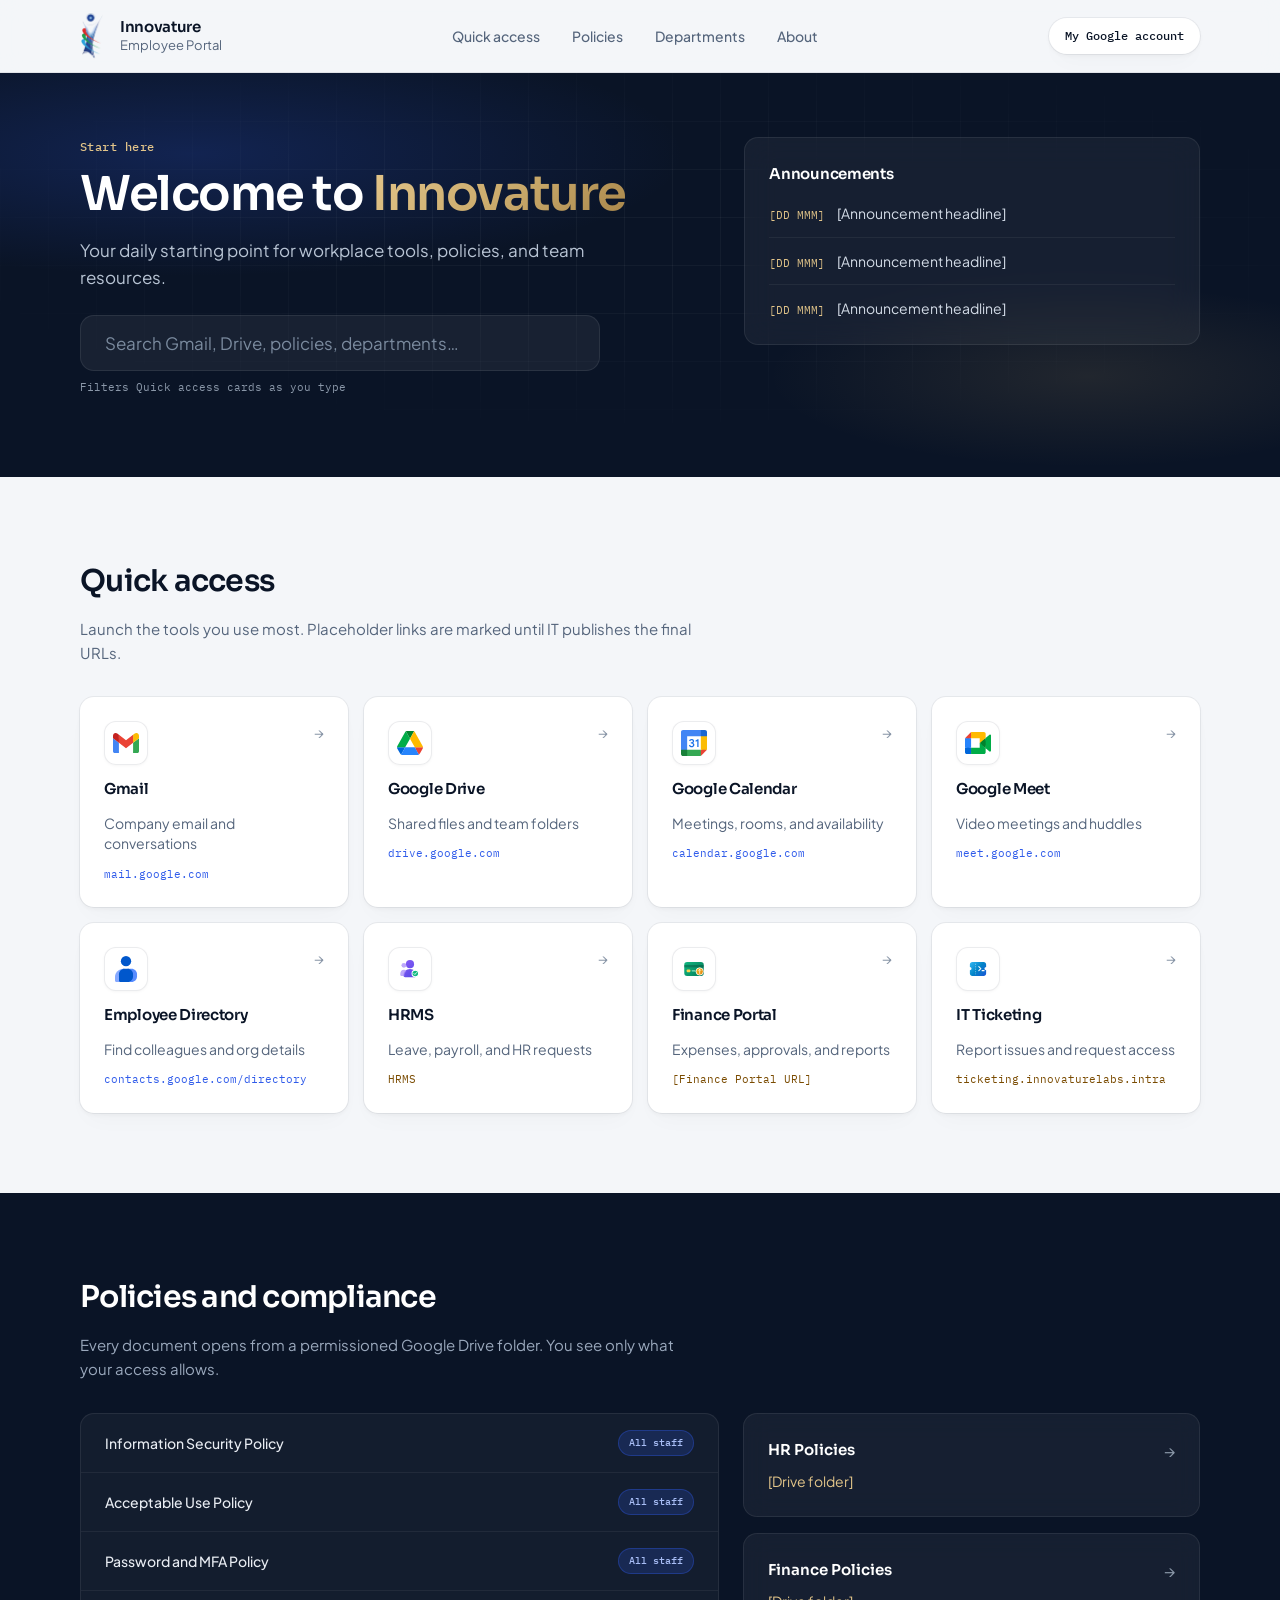
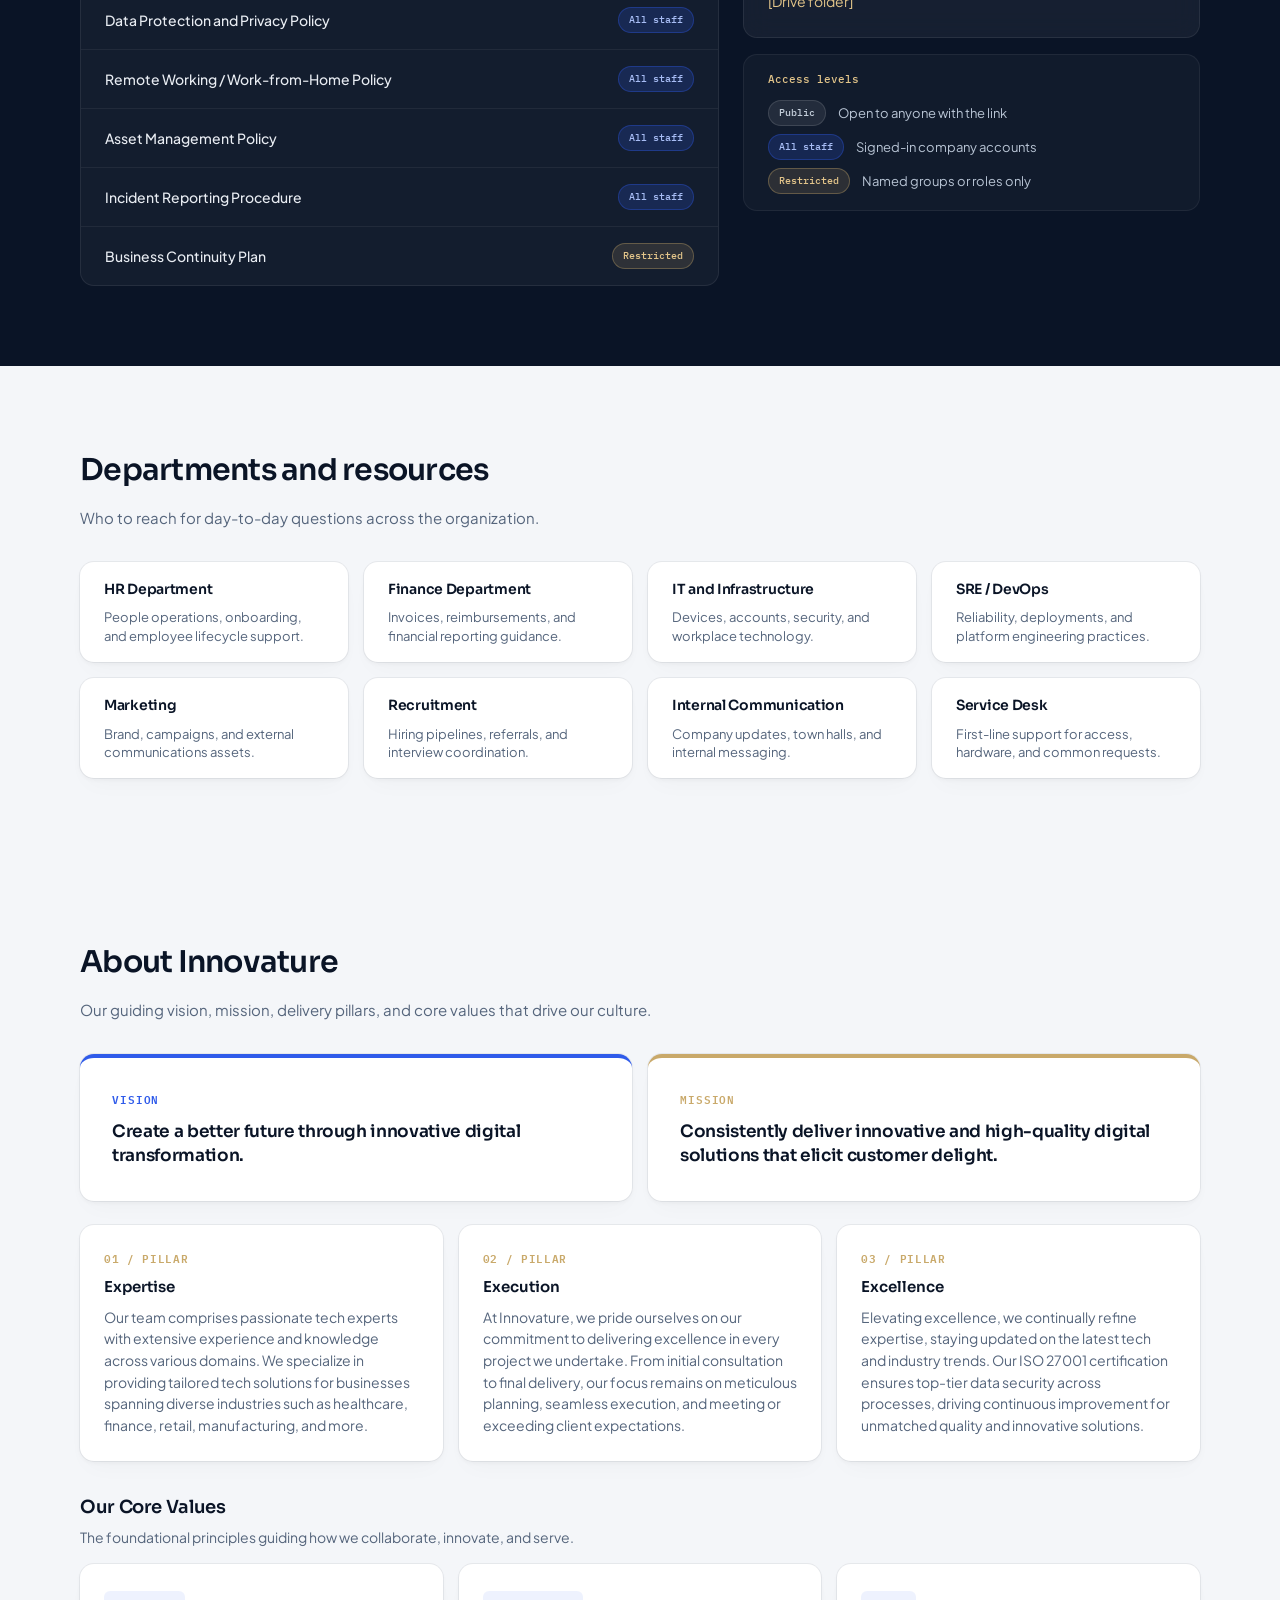
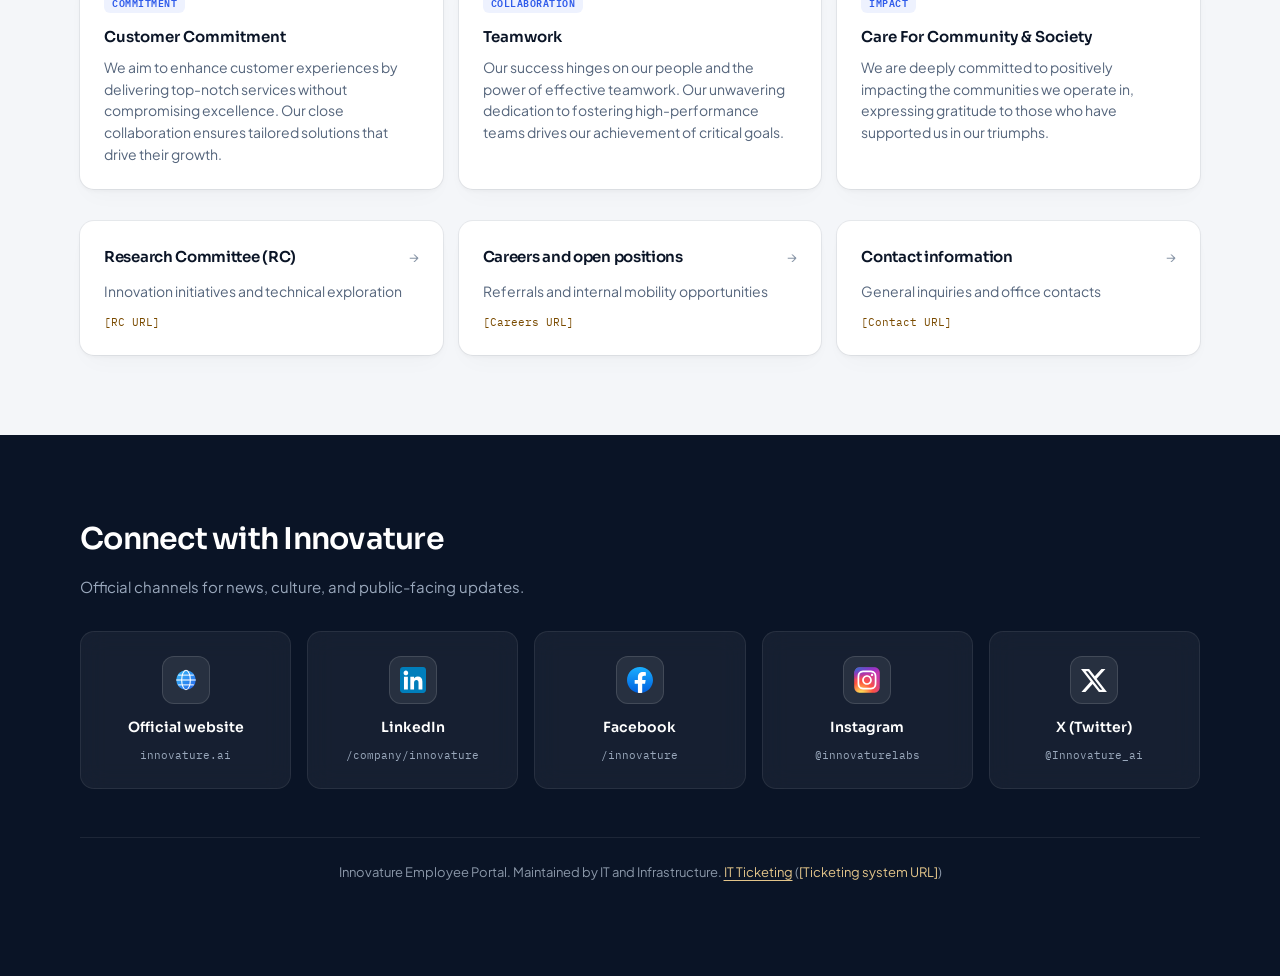
==== commit 695ad707: "Add vector logos, connect channels, vision and values content, and CSS updates" ====
--- a/index.html
+++ b/index.html
@@ -1,15 +1,20 @@
 <!DOCTYPE html>
 <html lang="en">
+
 <head>
   <meta charset="UTF-8">
   <meta name="viewport" content="width=device-width, initial-scale=1.0">
-  <meta name="description" content="Innovature Employee Portal — start here for tools, policies, and department resources.">
+  <meta name="description"
+    content="Innovature Employee Portal — start here for tools, policies, and department resources.">
   <title>Innovature Employee Portal</title>
   <link rel="preconnect" href="https://fonts.googleapis.com">
   <link rel="preconnect" href="https://fonts.gstatic.com" crossorigin>
-  <link href="https://fonts.googleapis.com/css2?family=IBM+Plex+Mono:wght@400;500&family=Plus+Jakarta+Sans:wght@400;500;600&family=Sora:wght@500;600;700&display=swap" rel="stylesheet">
-  <link rel="stylesheet" href="css/style.css">
+  <link
+    href="https://fonts.googleapis.com/css2?family=IBM+Plex+Mono:wght@400;500&family=Plus+Jakarta+Sans:wght@400;500;600&family=Sora:wght@500;600;700&display=swap"
+    rel="stylesheet">
+  <link rel="stylesheet" href="css/style.css?v=2">
 </head>
+
 <body>
   <a class="skip-link" href="#main">Skip to content</a>
 
@@ -42,7 +47,8 @@
           <p class="hero-intro">Your daily starting point for workplace tools, policies, and team resources.</p>
           <div class="search-wrap">
             <label for="portal-search">Search tools and resources</label>
-            <input type="search" id="portal-search" class="search-input" placeholder="Search Gmail, Drive, policies, departments…" autocomplete="off">
+            <input type="search" id="portal-search" class="search-input"
+              placeholder="Search Gmail, Drive, policies, departments…" autocomplete="off">
             <p class="search-hint">Filters Quick access cards as you type</p>
           </div>
         </div>
@@ -73,53 +79,75 @@
           <p>Launch the tools you use most. Placeholder links are marked until IT publishes the final URLs.</p>
         </header>
         <div class="card-grid cols-4" id="quick-access-grid">
-          <a class="link-card" href="https://mail.google.com/" target="_blank" rel="noopener" data-search="gmail mail email google">
-            <div class="monogram" aria-hidden="true">GM</div>
+          <a class="link-card" href="https://mail.google.com/" target="_blank" rel="noopener"
+            data-search="gmail mail email google">
+            <div class="card-icon" aria-hidden="true">
+              <img src="Images/gmail.svg" alt="Gmail" class="card-icon-img" width="26" height="26">
+            </div>
             <h3>Gmail</h3>
             <p class="purpose">Company email and conversations</p>
             <p class="host">mail.google.com</p>
           </a>
-          <a class="link-card" href="https://drive.google.com/" target="_blank" rel="noopener" data-search="google drive files documents">
-            <div class="monogram" aria-hidden="true">GD</div>
+          <a class="link-card" href="https://drive.google.com/" target="_blank" rel="noopener"
+            data-search="google drive files documents">
+            <div class="card-icon" aria-hidden="true">
+              <img src="Images/google-drive.svg" alt="Google Drive" class="card-icon-img" width="26" height="26">
+            </div>
             <h3>Google Drive</h3>
             <p class="purpose">Shared files and team folders</p>
             <p class="host">drive.google.com</p>
           </a>
-          <a class="link-card" href="https://calendar.google.com/" target="_blank" rel="noopener" data-search="calendar meetings schedule">
-            <div class="monogram" aria-hidden="true">GC</div>
+          <a class="link-card" href="https://calendar.google.com/" target="_blank" rel="noopener"
+            data-search="calendar meetings schedule">
+            <div class="card-icon" aria-hidden="true">
+              <img src="Images/google-calendar.svg" alt="Google Calendar" class="card-icon-img" width="26" height="26">
+            </div>
             <h3>Google Calendar</h3>
             <p class="purpose">Meetings, rooms, and availability</p>
             <p class="host">calendar.google.com</p>
           </a>
-          <a class="link-card" href="https://meet.google.com/" target="_blank" rel="noopener" data-search="meet video calls">
-            <div class="monogram" aria-hidden="true">MT</div>
+          <a class="link-card" href="https://meet.google.com/" target="_blank" rel="noopener"
+            data-search="meet video calls">
+            <div class="card-icon" aria-hidden="true">
+              <img src="Images/google-meet.svg" alt="Google Meet" class="card-icon-img" width="26" height="26">
+            </div>
             <h3>Google Meet</h3>
             <p class="purpose">Video meetings and huddles</p>
             <p class="host">meet.google.com</p>
           </a>
-          <a class="link-card" href="https://contacts.google.com/directory" target="_blank" rel="noopener" data-search="directory employee contacts people">
-            <div class="monogram" aria-hidden="true">ED</div>
+          <a class="link-card" href="https://contacts.google.com/directory" target="_blank" rel="noopener"
+            data-search="directory employee contacts people">
+            <div class="card-icon" aria-hidden="true">
+              <img src="Images/google-contacts.svg" alt="Employee Directory" class="card-icon-img" width="26" height="26">
+            </div>
             <h3>Employee Directory</h3>
             <p class="purpose">Find colleagues and org details</p>
             <p class="host">contacts.google.com/directory</p>
           </a>
-          <a class="link-card" href="#" data-search="hrms hr human resources">
-            <div class="monogram" aria-hidden="true">HR</div>
+          <a class="link-card" href="https://innovature.hrstop.com/" data-search="hrms hr human resources">
+            <div class="card-icon" aria-hidden="true">
+              <img src="Images/hrms.svg" alt="HRMS" class="card-icon-img" width="26" height="26">
+            </div>
             <h3>HRMS</h3>
             <p class="purpose">Leave, payroll, and HR requests</p>
-            <p class="host ph-host"><span class="ph">[HRMS URL]</span></p>
+            <p class="host"><span class="ph">HRMS</span></p>
           </a>
           <a class="link-card" href="#" data-search="finance expenses budget">
-            <div class="monogram" aria-hidden="true">FN</div>
+            <div class="card-icon" aria-hidden="true">
+              <img src="Images/finance.svg" alt="Finance Portal" class="card-icon-img" width="26" height="26">
+            </div>
             <h3>Finance Portal</h3>
             <p class="purpose">Expenses, approvals, and reports</p>
             <p class="host ph-host"><span class="ph">[Finance Portal URL]</span></p>
           </a>
-          <a class="link-card" href="#" data-search="it ticketing support helpdesk">
-            <div class="monogram" aria-hidden="true">IT</div>
+          <a class="link-card" href="http://ticketing.innovaturelabs.intra/"
+            data-search="it ticketing support helpdesk">
+            <div class="card-icon" aria-hidden="true">
+              <img src="Images/it-ticketing.svg" alt="IT Ticketing" class="card-icon-img" width="26" height="26">
+            </div>
             <h3>IT Ticketing</h3>
             <p class="purpose">Report issues and request access</p>
-            <p class="host ph-host"><span class="ph">[Ticketing system URL]</span></p>
+            <p class="host"><span class="ph">ticketing.innovaturelabs.intra</span></p>
           </a>
         </div>
         <p class="no-results" id="search-empty" role="status">No quick access items match your search.</p>
@@ -236,23 +264,66 @@
       <div class="container">
         <header class="section-header">
           <h2 id="about-heading">About Innovature</h2>
-          <p>Internal reference copy will be added by Internal Communication when approved.</p>
+          <p>Our guiding vision, mission, delivery pillars, and core values that drive our culture.</p>
         </header>
+
+        <!-- Vision & Mission -->
+        <div class="vm-grid">
+          <article class="vm-card">
+            <span class="vm-tag">Vision</span>
+            <h3>Create a better future through innovative digital transformation.</h3>
+          </article>
+          <article class="vm-card">
+            <span class="vm-tag">Mission</span>
+            <h3>Consistently deliver innovative and high-quality digital solutions that elicit customer delight.</h3>
+          </article>
+        </div>
+
+        <!-- Expertise, Execution, Excellence -->
         <div class="about-panels">
-          <article class="text-panel">
-            <h3>Company overview</h3>
-            <p><span class="ph">[Company overview placeholder]</span></p>
-          </article>
-          <article class="text-panel">
-            <h3>Our vision</h3>
-            <p><span class="ph">[Vision placeholder]</span></p>
-          </article>
-          <article class="text-panel">
-            <h3>Our mission</h3>
-            <p><span class="ph">[Mission placeholder]</span></p>
-          </article>
-        </div>
-        <div class="card-grid cols-3">
+          <article class="text-panel pillar-card">
+            <div class="pillar-label">01 / PILLAR</div>
+            <h3>Expertise</h3>
+            <p>Our team comprises passionate tech experts with extensive experience and knowledge across various domains. We specialize in providing tailored tech solutions for businesses spanning diverse industries such as healthcare, finance, retail, manufacturing, and more.</p>
+          </article>
+          <article class="text-panel pillar-card">
+            <div class="pillar-label">02 / PILLAR</div>
+            <h3>Execution</h3>
+            <p>At Innovature, we pride ourselves on our commitment to delivering excellence in every project we undertake. From initial consultation to final delivery, our focus remains on meticulous planning, seamless execution, and meeting or exceeding client expectations.</p>
+          </article>
+          <article class="text-panel pillar-card">
+            <div class="pillar-label">03 / PILLAR</div>
+            <h3>Excellence</h3>
+            <p>Elevating excellence, we continually refine expertise, staying updated on the latest tech and industry trends. Our ISO 27001 certification ensures top-tier data security across processes, driving continuous improvement for unmatched quality and innovative solutions.</p>
+          </article>
+        </div>
+
+        <!-- Core Values -->
+        <div class="values-section">
+          <div class="subsection-header">
+            <h3>Our Core Values</h3>
+            <p>The foundational principles guiding how we collaborate, innovate, and serve.</p>
+          </div>
+          <div class="about-panels">
+            <article class="text-panel value-card">
+              <span class="value-badge">Commitment</span>
+              <h3>Customer Commitment</h3>
+              <p>We aim to enhance customer experiences by delivering top-notch services without compromising excellence. Our close collaboration ensures tailored solutions that drive their growth.</p>
+            </article>
+            <article class="text-panel value-card">
+              <span class="value-badge">Collaboration</span>
+              <h3>Teamwork</h3>
+              <p>Our success hinges on our people and the power of effective teamwork. Our unwavering dedication to fostering high-performance teams drives our achievement of critical goals.</p>
+            </article>
+            <article class="text-panel value-card">
+              <span class="value-badge">Impact</span>
+              <h3>Care For Community &amp; Society</h3>
+              <p>We are deeply committed to positively impacting the communities we operate in, expressing gratitude to those who have supported us in our triumphs.</p>
+            </article>
+          </div>
+        </div>
+
+        <div class="card-grid cols-3 about-links">
           <a class="link-card" href="#">
             <h3>Research Committee (RC)</h3>
             <p class="purpose">Innovation initiatives and technical exploration</p>
@@ -279,30 +350,46 @@
           <p>Official channels for news, culture, and public-facing updates.</p>
         </header>
         <div class="connect-grid">
-          <a class="glass-card" href="#" target="_blank" rel="noopener">
+          <a class="glass-card" href="https://innovature.ai/" target="_blank" rel="noopener">
+            <div class="connect-icon" aria-hidden="true">
+              <img src="Images/website.svg" alt="Official website" class="connect-icon-img" width="26" height="26">
+            </div>
             <h3>Official website</h3>
-            <span class="ph">[URL]</span>
-          </a>
-          <a class="glass-card" href="#" target="_blank" rel="noopener">
+            <span class="connect-handle">innovature.ai</span>
+          </a>
+          <a class="glass-card" href="https://www.linkedin.com/company/innovature/" target="_blank" rel="noopener">
+            <div class="connect-icon" aria-hidden="true">
+              <img src="Images/linkedin.svg" alt="LinkedIn" class="connect-icon-img" width="26" height="26">
+            </div>
             <h3>LinkedIn</h3>
-            <span class="ph">[URL]</span>
-          </a>
-          <a class="glass-card" href="#" target="_blank" rel="noopener">
-            <h3>YouTube</h3>
-            <span class="ph">[URL]</span>
-          </a>
-          <a class="glass-card" href="#" target="_blank" rel="noopener">
+            <span class="connect-handle">/company/innovature</span>
+          </a>
+          <a class="glass-card" href="https://www.facebook.com/innovature/" target="_blank" rel="noopener">
+            <div class="connect-icon" aria-hidden="true">
+              <img src="Images/facebook.svg" alt="Facebook" class="connect-icon-img" width="26" height="26">
+            </div>
+            <h3>Facebook</h3>
+            <span class="connect-handle">/innovature</span>
+          </a>
+          <a class="glass-card" href="https://www.instagram.com/innovaturelabs/" target="_blank" rel="noopener">
+            <div class="connect-icon" aria-hidden="true">
+              <img src="Images/instagram.svg" alt="Instagram" class="connect-icon-img" width="26" height="26">
+            </div>
             <h3>Instagram</h3>
-            <span class="ph">[URL]</span>
-          </a>
-          <a class="glass-card" href="#" target="_blank" rel="noopener">
+            <span class="connect-handle">@innovaturelabs</span>
+          </a>
+          <a class="glass-card" href="https://x.com/Innovature_ai" target="_blank" rel="noopener">
+            <div class="connect-icon" aria-hidden="true">
+              <img src="Images/x-twitter.svg" alt="X (Twitter)" class="connect-icon-img" width="26" height="26">
+            </div>
             <h3>X (Twitter)</h3>
-            <span class="ph">[URL]</span>
+            <span class="connect-handle">@Innovature_ai</span>
           </a>
         </div>
         <p class="footer-line">
           Innovature Employee Portal. Maintained by IT and Infrastructure.
-          <a href="#">IT Ticketing</a> (<span class="ph">[Ticketing system URL]</span>)
+          <a href="http://ticketing.innovaturelabs.intra/">IT Ticketing</a> (<span class="ph">[Ticketing system
+            URL]</span>)
         </p>
       </div>
     </section>
@@ -310,4 +397,5 @@
 
   <script src="js/script.js"></script>
 </body>
-</html>
+
+</html>
--- a/css/style.css
+++ b/css/style.css
@@ -478,6 +478,38 @@
   display: none;
 }
 
+.card-icon {
+  width: 44px;
+  height: 44px;
+  border-radius: 12px;
+  background: #ffffff;
+  border: 1px solid rgba(10, 20, 38, 0.08);
+  box-shadow: 0 1px 3px rgba(10, 20, 38, 0.04);
+  display: flex;
+  align-items: center;
+  justify-content: center;
+  flex-shrink: 0;
+  transition: transform 0.2s ease, box-shadow 0.2s ease, border-color 0.2s ease;
+}
+
+.link-card:hover .card-icon {
+  transform: translateY(-1px) scale(1.04);
+  box-shadow: 0 4px 12px rgba(10, 20, 38, 0.08);
+  border-color: rgba(47, 91, 234, 0.2);
+}
+
+.card-icon-img,
+.card-icon img,
+#quick-access-grid .link-card img {
+  width: 26px !important;
+  height: 26px !important;
+  max-width: 26px !important;
+  max-height: 26px !important;
+  object-fit: contain !important;
+  display: block !important;
+  flex-shrink: 0 !important;
+}
+
 .monogram {
   width: 40px;
   height: 40px;
@@ -730,9 +762,9 @@
 
 .text-panel h3 {
   font-family: var(--font-display);
-  font-size: 14px;
-  font-weight: 600;
-  margin: 0 0 var(--space-3);
+  font-size: 15px;
+  font-weight: 600;
+  margin: 0 0 var(--space-2);
 }
 
 .text-panel p {
@@ -740,6 +772,132 @@
   font-size: 14px;
   color: var(--muted);
   line-height: 1.55;
+}
+
+/* Vision & Mission Highlight */
+.vm-grid {
+  display: grid;
+  gap: var(--space-4);
+  margin-bottom: var(--space-5);
+  grid-template-columns: 1fr;
+}
+
+@media (min-width: 768px) {
+  .vm-grid {
+    grid-template-columns: repeat(2, 1fr);
+  }
+}
+
+.vm-card {
+  padding: var(--space-6);
+  background: var(--white);
+  border-radius: var(--radius);
+  box-shadow: var(--shadow-card);
+  border-top: 4px solid var(--accent);
+  display: flex;
+  flex-direction: column;
+  gap: var(--space-3);
+  transition: transform 0.25s ease, box-shadow 0.25s ease;
+}
+
+.vm-card:last-child {
+  border-top-color: var(--gold);
+}
+
+.vm-card:hover {
+  transform: translateY(-2px);
+  box-shadow: var(--shadow-card-hover);
+}
+
+.vm-tag {
+  font-family: var(--font-mono);
+  font-size: 11px;
+  font-weight: 600;
+  letter-spacing: 0.08em;
+  color: var(--accent);
+  text-transform: uppercase;
+}
+
+.vm-card:last-child .vm-tag {
+  color: var(--gold);
+}
+
+.vm-card h3 {
+  font-family: var(--font-display);
+  font-size: 17px;
+  font-weight: 600;
+  line-height: 1.45;
+  letter-spacing: -0.02em;
+  margin: 0;
+  color: var(--ink);
+}
+
+/* Pillar cards */
+.pillar-card {
+  transition: transform 0.25s ease, box-shadow 0.25s ease;
+}
+
+.pillar-card:hover {
+  transform: translateY(-2px);
+  box-shadow: var(--shadow-card-hover);
+}
+
+.pillar-label {
+  font-family: var(--font-mono);
+  font-size: 11px;
+  font-weight: 600;
+  color: var(--gold);
+  letter-spacing: 0.06em;
+  margin-bottom: var(--space-2);
+}
+
+/* Subsection Header */
+.subsection-header {
+  margin-top: var(--space-6);
+  margin-bottom: var(--space-4);
+}
+
+.subsection-header h3 {
+  font-family: var(--font-display);
+  font-size: 18px;
+  font-weight: 600;
+  letter-spacing: -0.02em;
+  color: var(--ink);
+  margin: 0 0 var(--space-1);
+}
+
+.subsection-header p {
+  margin: 0;
+  font-size: 14px;
+  color: var(--muted);
+}
+
+/* Value cards */
+.value-card {
+  transition: transform 0.25s ease, box-shadow 0.25s ease;
+}
+
+.value-card:hover {
+  transform: translateY(-2px);
+  box-shadow: var(--shadow-card-hover);
+}
+
+.value-badge {
+  display: inline-block;
+  font-family: var(--font-mono);
+  font-size: 10px;
+  font-weight: 600;
+  padding: 3px 8px;
+  border-radius: 6px;
+  background: rgba(47, 91, 234, 0.08);
+  color: var(--accent);
+  letter-spacing: 0.05em;
+  margin-bottom: var(--space-3);
+  text-transform: uppercase;
+}
+
+.about-links {
+  margin-top: var(--space-6);
 }
 
 /* Connect */
@@ -762,17 +920,71 @@
 }
 
 .connect-grid .glass-card {
+  display: flex;
+  flex-direction: column;
+  align-items: center;
+  justify-content: center;
   text-align: center;
   padding: var(--space-5) var(--space-3);
+  gap: var(--space-2);
 }
 
 .connect-grid .glass-card::after {
   display: none;
 }
 
+.connect-icon {
+  width: 48px;
+  height: 48px;
+  min-width: 48px;
+  min-height: 48px;
+  max-width: 48px;
+  max-height: 48px;
+  border-radius: 12px;
+  background: rgba(255, 255, 255, 0.08);
+  border: 1px solid rgba(255, 255, 255, 0.12);
+  display: flex;
+  align-items: center;
+  justify-content: center;
+  margin-bottom: var(--space-1);
+  flex-shrink: 0;
+  transition: transform 0.2s ease, background 0.2s ease, box-shadow 0.2s ease;
+}
+
+.connect-grid .glass-card:hover .connect-icon {
+  transform: translateY(-2px) scale(1.06);
+  background: rgba(255, 255, 255, 0.14);
+  box-shadow: 0 4px 12px rgba(0, 0, 0, 0.2);
+}
+
+.connect-icon-img,
+.connect-icon img,
+.connect-grid .glass-card img {
+  width: 26px !important;
+  height: 26px !important;
+  max-width: 26px !important;
+  max-height: 26px !important;
+  object-fit: contain !important;
+  display: block !important;
+  flex-shrink: 0 !important;
+}
+
 .connect-grid .glass-card h3 {
   font-size: 14px;
-  margin-bottom: var(--space-2);
+  margin: 0;
+  color: var(--white);
+}
+
+.connect-handle {
+  font-family: var(--font-mono);
+  font-size: 11px;
+  color: #9aa8bc;
+  display: block;
+  transition: color 0.2s ease;
+}
+
+.connect-grid .glass-card:hover .connect-handle {
+  color: var(--gold-soft);
 }
 
 .connect-grid .glass-card .ph {
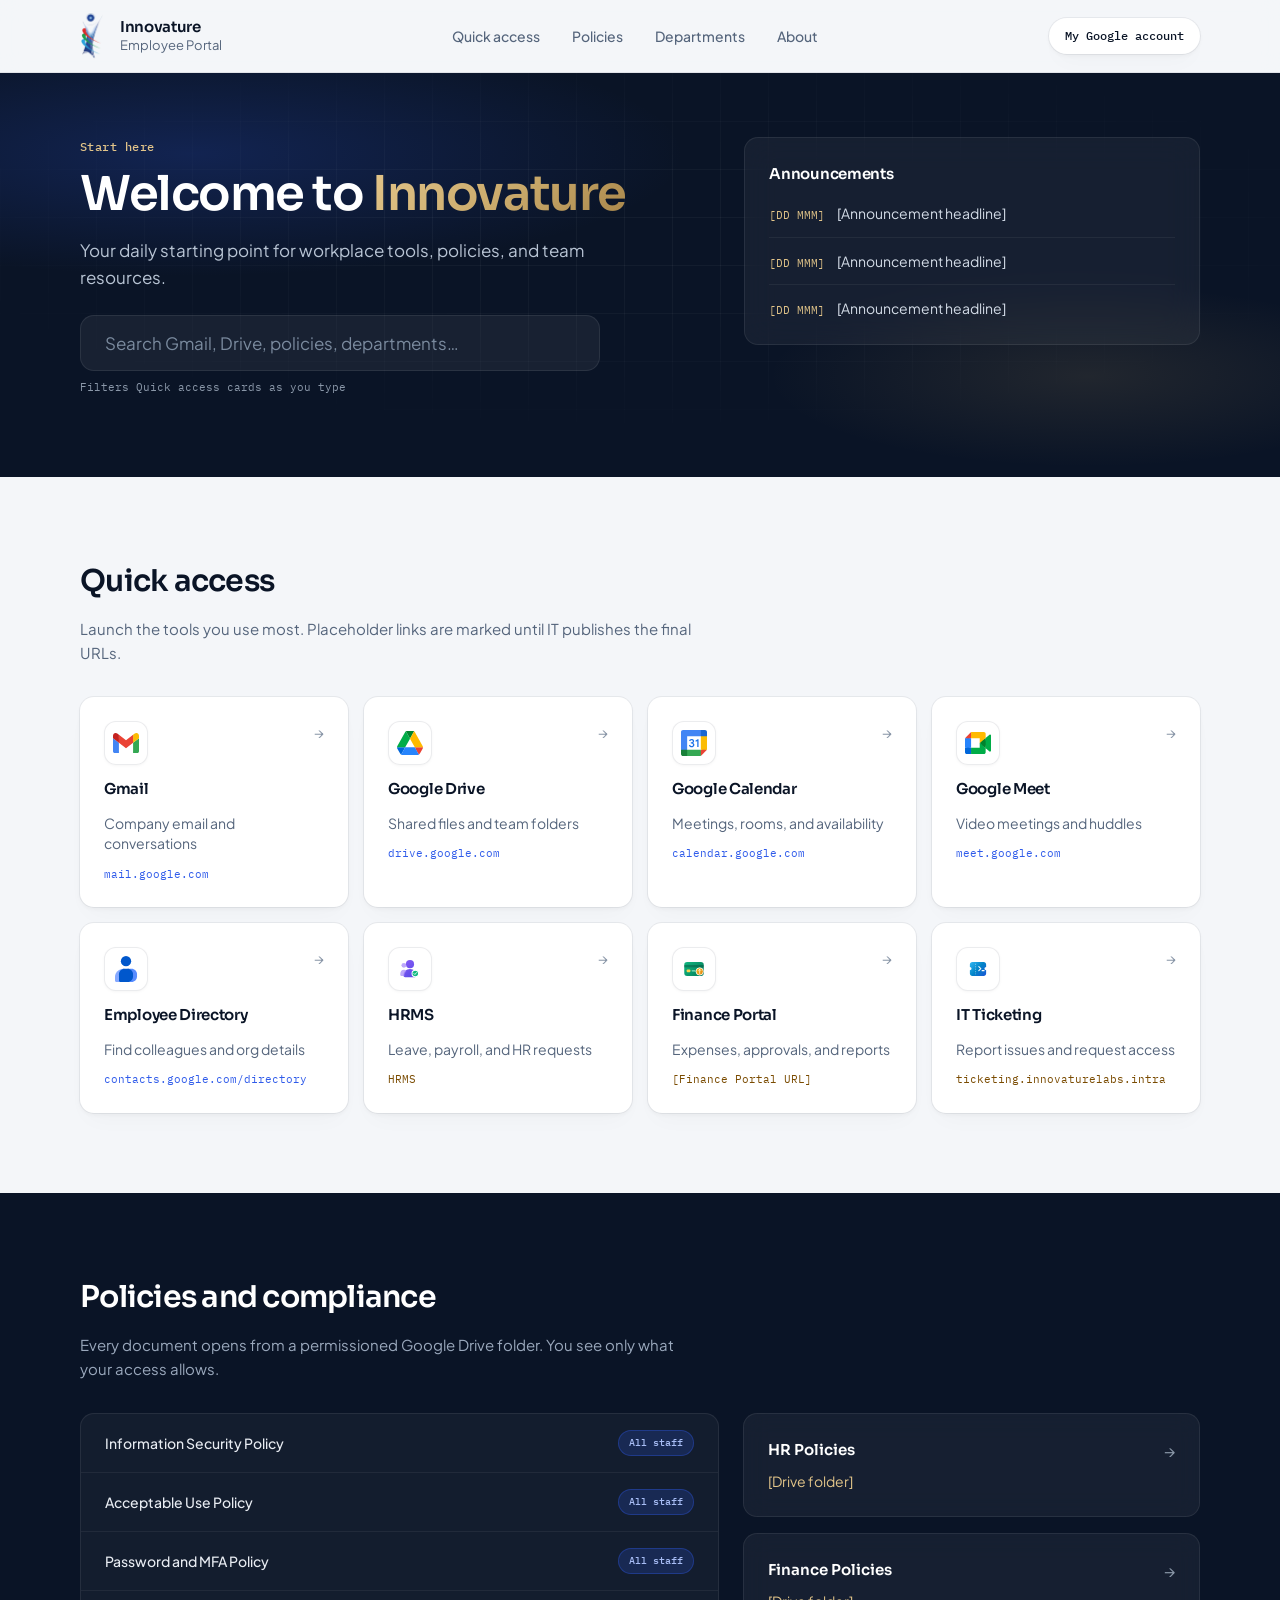
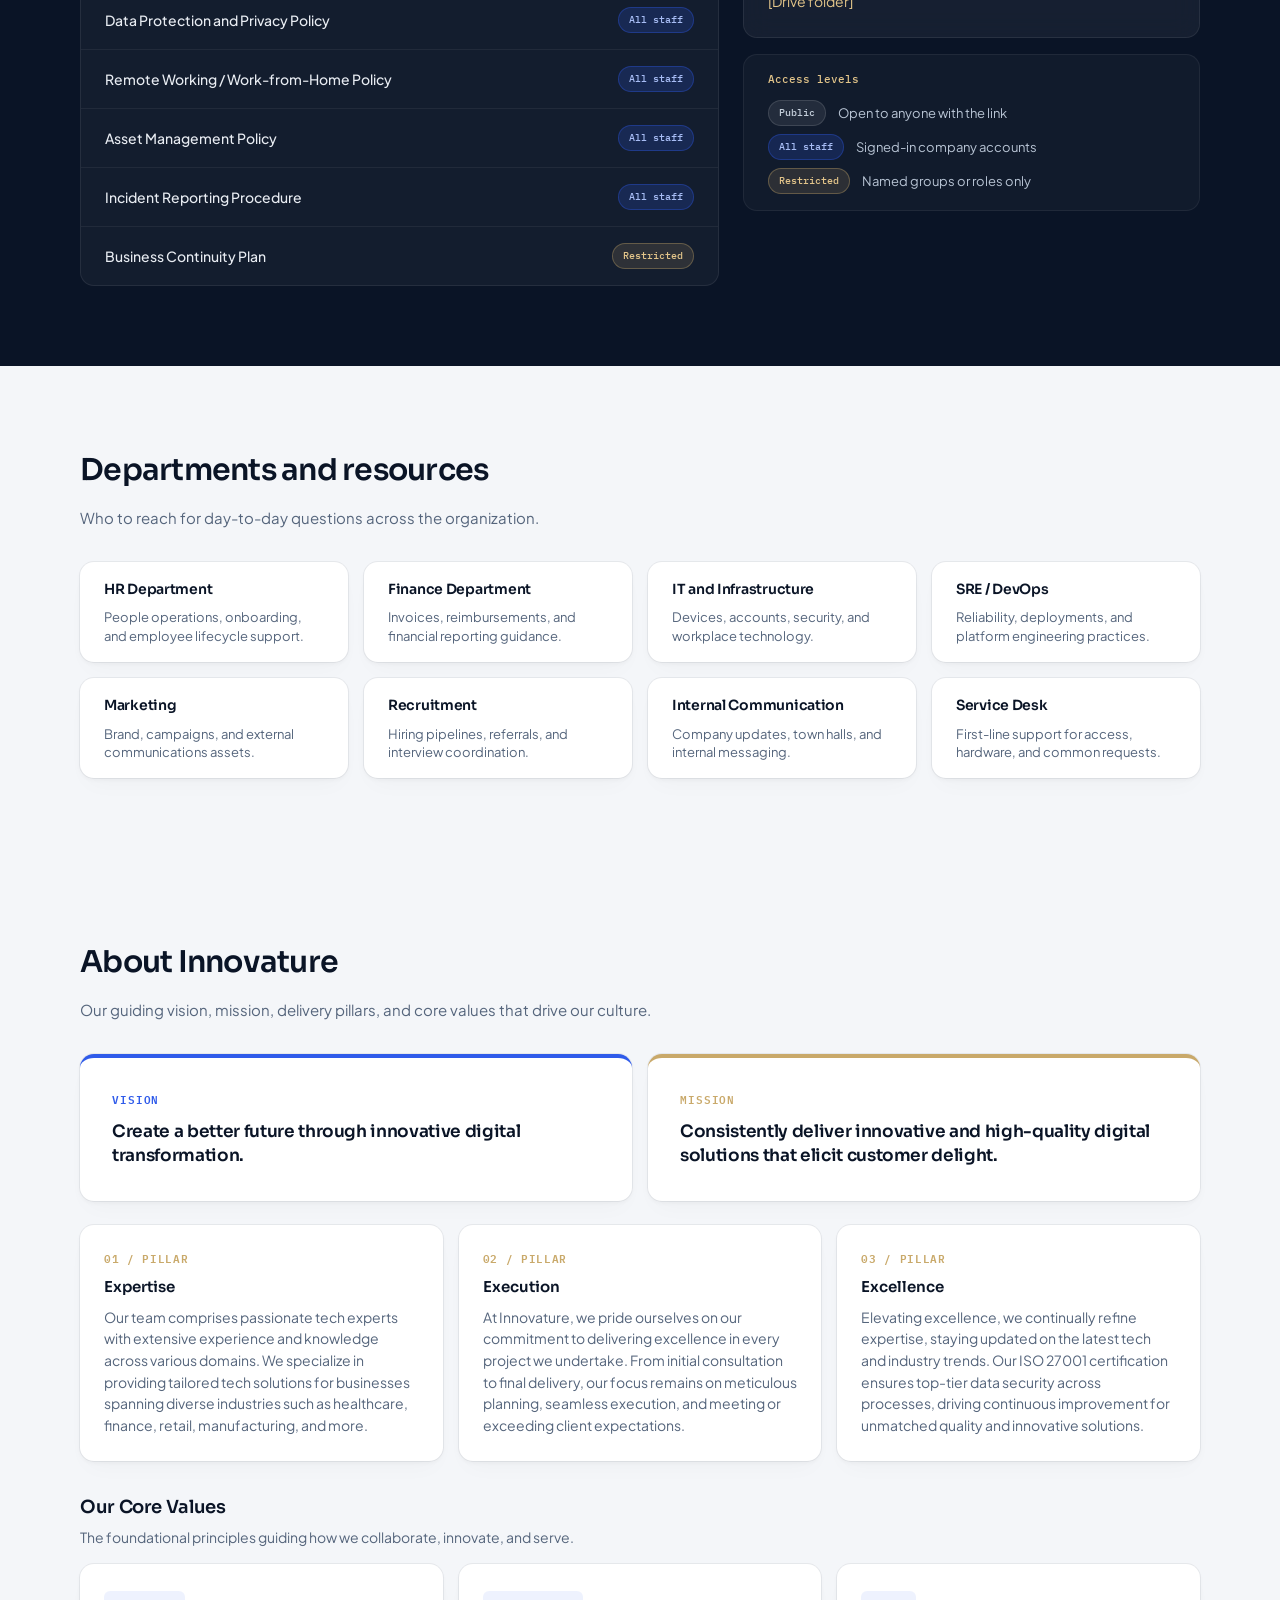
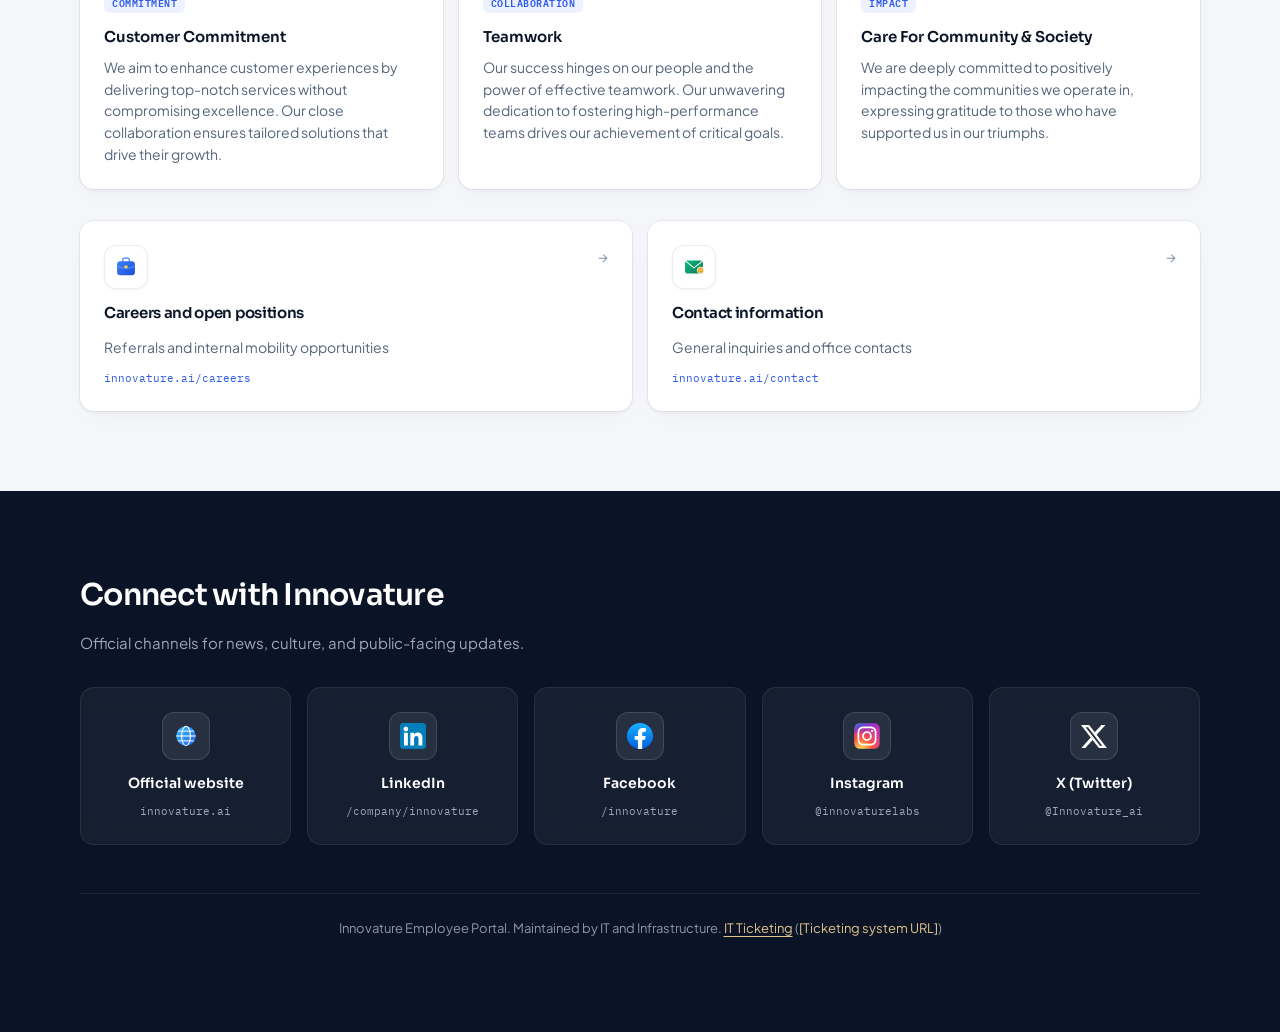
==== commit bdb8f06d: "Update about-links to balanced 2-column cards with icons and live URLs" ====
--- a/index.html
+++ b/index.html
@@ -323,21 +323,22 @@
           </div>
         </div>
 
-        <div class="card-grid cols-3 about-links">
-          <a class="link-card" href="#">
-            <h3>Research Committee (RC)</h3>
-            <p class="purpose">Innovation initiatives and technical exploration</p>
-            <p class="host ph-host"><span class="ph">[RC URL]</span></p>
-          </a>
-          <a class="link-card" href="#">
+        <div class="card-grid cols-2 about-links">
+          <a class="link-card" href="https://innovature.ai/careers/" target="_blank" rel="noopener">
+            <div class="card-icon" aria-hidden="true">
+              <img src="Images/careers.svg" alt="Careers" class="card-icon-img" width="26" height="26">
+            </div>
             <h3>Careers and open positions</h3>
             <p class="purpose">Referrals and internal mobility opportunities</p>
-            <p class="host ph-host"><span class="ph">[Careers URL]</span></p>
-          </a>
-          <a class="link-card" href="#">
+            <p class="host">innovature.ai/careers</p>
+          </a>
+          <a class="link-card" href="https://innovature.ai/contact/" target="_blank" rel="noopener">
+            <div class="card-icon" aria-hidden="true">
+              <img src="Images/contact.svg" alt="Contact" class="card-icon-img" width="26" height="26">
+            </div>
             <h3>Contact information</h3>
             <p class="purpose">General inquiries and office contacts</p>
-            <p class="host ph-host"><span class="ph">[Contact URL]</span></p>
+            <p class="host">innovature.ai/contact</p>
           </a>
         </div>
       </div>
